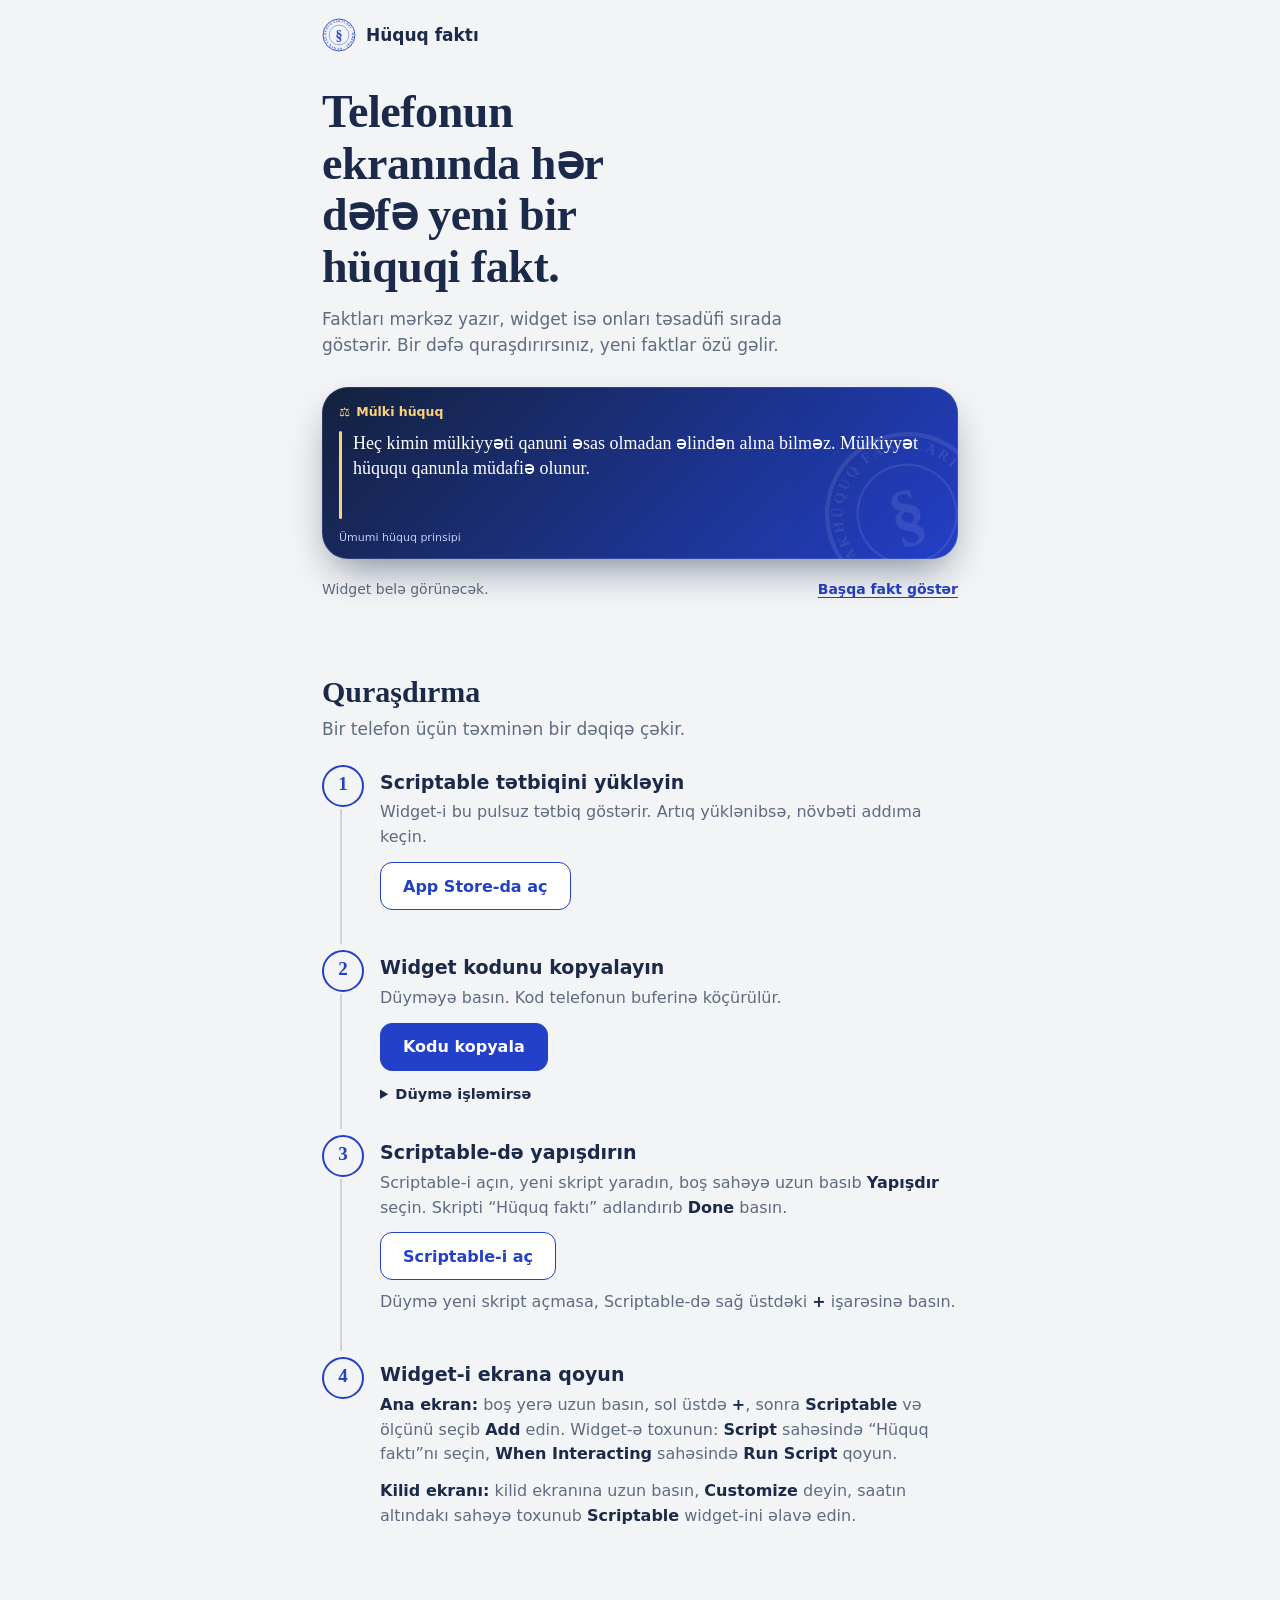
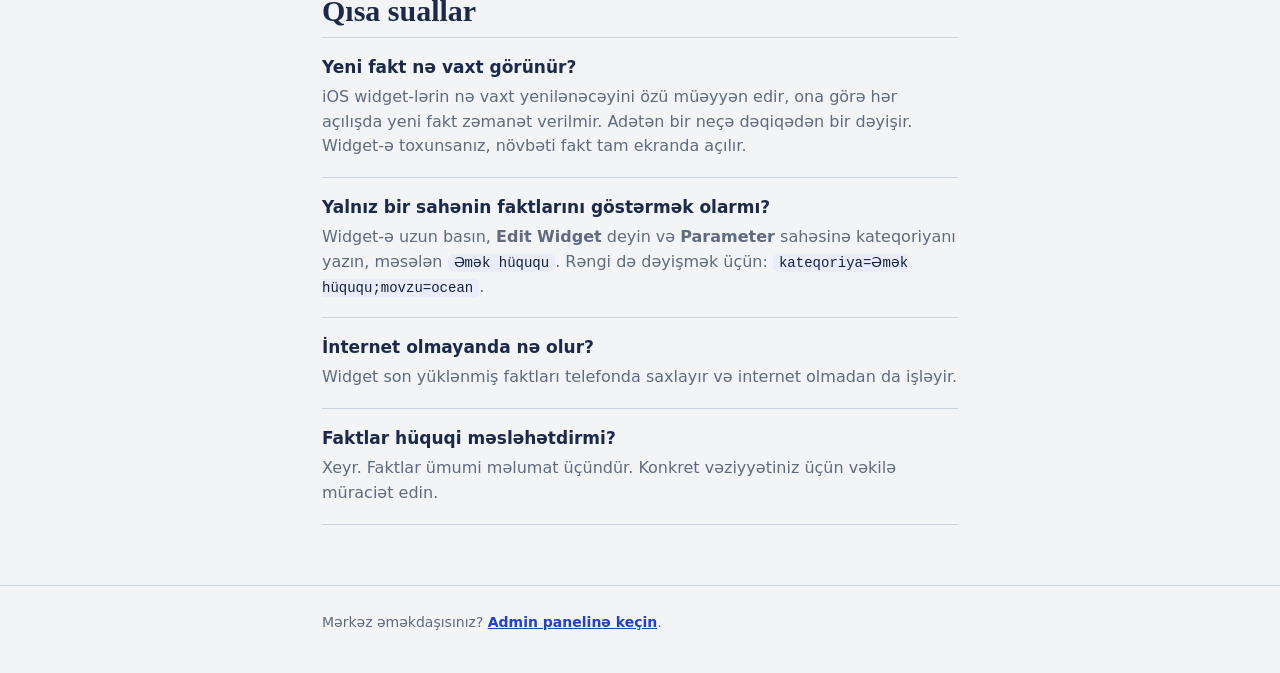
==== docs/index.html @ f39e3c4f "Hüquq faktı widget-i: admin paneli, quraşdırma səhifəsi, widget və nümunə data Admin paneli (docs/ad" ====
<!DOCTYPE html>
<html lang="az">
<head>
<meta charset="utf-8">
<meta name="viewport" content="width=device-width, initial-scale=1, viewport-fit=cover">
<meta name="theme-color" content="#F2F4F6">
<title>Hüquq faktı widget-i — iPhone üçün quraşdırma</title>
<meta name="description" content="Telefonun ekranında təsadüfi hüquqi faktlar göstərən iPhone widget-i. Bir dəfə quraşdırın, faktlar avtomatik yenilənsin.">
<style>
  :root {
    --paper: #F2F4F6;
    --sheet: #FFFFFF;
    --ink: #1B2A4A;
    --muted: #5E6B80;
    --rule: #CBD3DC;
    --stamp: #2340C8;
    --stamp-deep: #14213D;
    --stamp-wash: #E8ECFB;
    --ok: #1F7A4D;
    --serif: "Iowan Old Style", "Palatino Linotype", Palatino, Charter, Georgia, "Times New Roman", serif;
    --sans: system-ui, -apple-system, "Segoe UI", Roboto, "Helvetica Neue", Arial, sans-serif;
  }
  * { box-sizing: border-box; }
  html { -webkit-text-size-adjust: 100%; scroll-behavior: smooth; }
  body { margin: 0; background: var(--paper); color: var(--ink); font: 17px/1.55 var(--sans); padding-bottom: env(safe-area-inset-bottom); }
  [hidden] { display: none !important; }
  :focus-visible { outline: 3px solid color-mix(in srgb, var(--stamp) 55%, white); outline-offset: 3px; }
  .sprite { position: absolute; width: 0; height: 0; overflow: hidden; }
  .wrap { max-width: 680px; margin: 0 auto; padding: 0 22px; }

  header.bar { padding: 18px 0 0; }
  header.bar .wrap { display: flex; align-items: center; gap: 10px; font-weight: 600; }
  header.bar svg { width: 34px; height: 34px; color: var(--stamp); }

  /* ───── giriş ───── */
  .hero { padding: 34px 0 10px; }
  h1 { font: 600 clamp(30px, 7.4vw, 46px)/1.12 var(--serif); letter-spacing: -.01em; margin: 0 0 14px; max-width: 16ch; }
  .lead { margin: 0 0 28px; color: var(--muted); max-width: 46ch; }

  /* canlı demo widget */
  .demo-wrap { position: relative; margin: 0 0 6px; }
  .widget { position: relative; overflow: hidden; border-radius: 26px; padding: 15px 17px 13px; min-height: 172px; display: flex; flex-direction: column; background: linear-gradient(135deg, #14213D, #2340C8); color: #fff; box-shadow: 0 18px 40px -12px rgba(20,33,61,.55), inset 0 0 0 1px rgba(255,255,255,.1); transition: transform .25s; }
  .widget .stamp { position: absolute; right: -34px; bottom: -40px; width: 170px; height: 170px; color: #fff; opacity: .09; transform: rotate(-16deg); pointer-events: none; }
  .widget .cat { font-size: 12.5px; font-weight: 600; color: #FFD27A; display: flex; gap: 6px; align-items: center; }
  .widget .body { display: flex; gap: 11px; margin: 10px 0 10px; flex: 1; }
  .widget .bar { width: 3px; border-radius: 2px; background: #FFD27A; flex: none; }
  .widget .txt { margin: 0; font-family: var(--serif); line-height: 1.38; }
  .widget .src { font-size: 11px; font-weight: 500; color: #C3CCF2; margin: 0; }
  .widget.swap .txt, .widget.swap .cat span, .widget.swap .src { opacity: 0; }
  .widget .txt, .widget .cat span, .widget .src { transition: opacity .18s; }
  .demo-actions { display: flex; align-items: center; justify-content: space-between; gap: 12px; margin-top: 14px; font-size: 14px; color: var(--muted); }
  .link-btn { border: 0; background: none; color: var(--stamp); font: inherit; font-weight: 600; cursor: pointer; padding: 6px 0; text-decoration: underline; text-underline-offset: 3px; }

  /* ───── addımlar ───── */
  h2 { font: 600 clamp(24px, 5.6vw, 30px)/1.2 var(--serif); margin: 52px 0 6px; }
  .sub { color: var(--muted); margin: 0 0 22px; }
  ol.steps { list-style: none; counter-reset: s; margin: 0; padding: 0; display: grid; gap: 0; }
  ol.steps > li { counter-increment: s; position: relative; padding: 0 0 30px 58px; }
  ol.steps > li::before { content: counter(s); position: absolute; left: 0; top: 0; width: 38px; height: 38px; border-radius: 50%; border: 2px solid var(--stamp); color: var(--stamp); font: 700 19px/34px var(--serif); text-align: center; background: var(--paper); }
  ol.steps > li::after { content: ""; position: absolute; left: 18px; top: 44px; bottom: 6px; width: 2px; background: var(--rule); }
  ol.steps > li:last-child { padding-bottom: 0; }
  ol.steps > li:last-child::after { display: none; }
  ol.steps h3 { font: 600 19px/1.3 var(--sans); margin: 5px 0 6px; }
  ol.steps p { margin: 0 0 12px; color: var(--muted); font-size: 16px; }
  ol.steps p b { color: var(--ink); }
  .btn { display: inline-flex; align-items: center; justify-content: center; gap: 8px; min-height: 48px; padding: 0 22px; border-radius: 12px; border: 1.5px solid var(--stamp); background: var(--sheet); color: var(--stamp); font: 600 16px var(--sans); cursor: pointer; text-decoration: none; transition: background .15s; }
  .btn:hover { background: var(--stamp-wash); }
  .btn.primary { background: var(--stamp); color: #fff; }
  .btn.primary:hover { background: #1A33A8; }
  .btn.done { background: var(--ok); border-color: var(--ok); color: #fff; }
  .btn-row { display: flex; gap: 10px; flex-wrap: wrap; margin-bottom: 10px; }
  .note { font-size: 14.5px; color: var(--muted); }
  details { margin-top: 10px; font-size: 14.5px; color: var(--muted); }
  details summary { cursor: pointer; font-weight: 600; color: var(--ink); }
  details textarea { width: 100%; margin-top: 10px; height: 140px; border: 1px solid var(--rule); border-radius: 10px; padding: 10px; font: 12px/1.45 ui-monospace, Menlo, Consolas, monospace; background: var(--sheet); color: var(--ink); }
  code { font: 14px/1.4 ui-monospace, SFMono-Regular, Menlo, Consolas, monospace; background: var(--stamp-wash); padding: 1px 6px; border-radius: 5px; color: var(--stamp-deep); }

  .faq { display: grid; gap: 0; border-top: 1px solid var(--rule); margin-top: 8px; }
  .faq > div { padding: 18px 0; border-bottom: 1px solid var(--rule); }
  .faq h3 { font: 600 17px/1.35 var(--sans); margin: 0 0 6px; }
  .faq p { margin: 0; color: var(--muted); font-size: 16px; }

  footer { margin-top: 60px; padding: 26px 0 40px; border-top: 1px solid var(--rule); color: var(--muted); font-size: 14px; }
  footer a { color: var(--stamp); font-weight: 600; }

  @media (prefers-reduced-motion: reduce) { * { transition: none !important; scroll-behavior: auto !important; } }
</style>
</head>
<body>

<svg class="sprite" aria-hidden="true" focusable="false">
  <defs>
    <symbol id="seal" viewBox="0 0 200 200">
      <circle cx="100" cy="100" r="94" fill="none" stroke="currentColor" stroke-width="5"/>
      <circle cx="100" cy="100" r="58" fill="none" stroke="currentColor" stroke-width="2.5"/>
      <path id="sealPath" d="M100,100 m-76,0 a76,76 0 1,1 152,0 a76,76 0 1,1 -152,0" fill="none"/>
      <text font-family="Georgia, serif" font-size="17" font-weight="700" letter-spacing="3.2" fill="currentColor"><textPath href="#sealPath">HÜQUQ FAKTLARI · MƏRKƏZ · HÜQUQ FAKTLARI · MƏRKƏZ ·</textPath></text>
      <text x="100" y="128" text-anchor="middle" font-family="Georgia, serif" font-size="82" font-weight="700" fill="currentColor">§</text>
    </symbol>
  </defs>
</svg>

<header class="bar"><div class="wrap"><svg aria-hidden="true"><use href="#seal"/></svg><span>Hüquq faktı</span></div></header>

<main class="wrap">
  <section class="hero">
    <h1>Telefonun ekranında hər dəfə yeni bir hüquqi fakt.</h1>
    <p class="lead">Faktları mərkəz yazır, widget isə onları təsadüfi sırada göstərir. Bir dəfə quraşdırırsınız, yeni faktlar özü gəlir.</p>

    <div class="demo-wrap">
      <div class="widget" id="demo" aria-live="polite">
        <svg class="stamp" aria-hidden="true"><use href="#seal"/></svg>
        <div class="cat"><span aria-hidden="true">⚖️</span><span id="dCat">Ümumi hüquq</span></div>
        <div class="body"><div class="bar"></div><p class="txt" id="dTxt">Fakt yüklənir…</p></div>
        <p class="src" id="dSrc"></p>
      </div>
      <div class="demo-actions">
        <span>Widget belə görünəcək.</span>
        <button class="link-btn" id="dNext" type="button">Başqa fakt göstər</button>
      </div>
    </div>
  </section>

  <h2 id="install">Quraşdırma</h2>
  <p class="sub">Bir telefon üçün təxminən bir dəqiqə çəkir.</p>

  <ol class="steps">
    <li>
      <h3>Scriptable tətbiqini yükləyin</h3>
      <p>Widget-i bu pulsuz tətbiq göstərir. Artıq yüklənibsə, növbəti addıma keçin.</p>
      <div class="btn-row"><a class="btn" href="https://apps.apple.com/app/scriptable/id1405459188" rel="noopener">App Store-da aç</a></div>
    </li>
    <li>
      <h3>Widget kodunu kopyalayın</h3>
      <p>Düyməyə basın. Kod telefonun buferinə köçürülür.</p>
      <div class="btn-row"><button class="btn primary" id="copyBtn" type="button" disabled>Kodu kopyala</button></div>
      <p class="note" id="copyNote" role="status"></p>
      <details>
        <summary>Düymə işləmirsə</summary>
        <textarea id="codeBox" readonly aria-label="Widget kodu"></textarea>
        <p class="note">Mətnin içinə toxunun, hamısını seçin və kopyalayın. Ya da <a id="dlLink" href="#" download="Hüquq faktı.js">skripti fayl kimi endirin</a> və Paylaş menyusundan Scriptable-ə göndərin.</p>
      </details>
    </li>
    <li>
      <h3>Scriptable-də yapışdırın</h3>
      <p>Scriptable-i açın, yeni skript yaradın, boş sahəyə uzun basıb <b>Yapışdır</b> seçin. Skripti “Hüquq faktı” adlandırıb <b>Done</b> basın.</p>
      <div class="btn-row"><a class="btn" href="scriptable:///add">Scriptable-i aç</a></div>
      <p class="note">Düymə yeni skript açmasa, Scriptable-də sağ üstdəki <b>+</b> işarəsinə basın.</p>
    </li>
    <li>
      <h3>Widget-i ekrana qoyun</h3>
      <p><b>Ana ekran:</b> boş yerə uzun basın, sol üstdə <b>+</b>, sonra <b>Scriptable</b> və ölçünü seçib <b>Add</b> edin. Widget-ə toxunun: <b>Script</b> sahəsində “Hüquq faktı”nı seçin, <b>When Interacting</b> sahəsində <b>Run Script</b> qoyun.</p>
      <p><b>Kilid ekranı:</b> kilid ekranına uzun basın, <b>Customize</b> deyin, saatın altındakı sahəyə toxunub <b>Scriptable</b> widget-ini əlavə edin.</p>
    </li>
  </ol>

  <h2>Qısa suallar</h2>
  <div class="faq">
    <div>
      <h3>Yeni fakt nə vaxt görünür?</h3>
      <p>iOS widget-lərin nə vaxt yenilənəcəyini özü müəyyən edir, ona görə hər açılışda yeni fakt zəmanət verilmir. Adətən bir neçə dəqiqədən bir dəyişir. Widget-ə toxunsanız, növbəti fakt tam ekranda açılır.</p>
    </div>
    <div>
      <h3>Yalnız bir sahənin faktlarını göstərmək olarmı?</h3>
      <p>Widget-ə uzun basın, <b>Edit Widget</b> deyin və <b>Parameter</b> sahəsinə kateqoriyanı yazın, məsələn <code>Əmək hüququ</code>. Rəngi də dəyişmək üçün: <code>kateqoriya=Əmək hüququ;movzu=ocean</code>.</p>
    </div>
    <div>
      <h3>İnternet olmayanda nə olur?</h3>
      <p>Widget son yüklənmiş faktları telefonda saxlayır və internet olmadan da işləyir.</p>
    </div>
    <div>
      <h3>Faktlar hüquqi məsləhətdirmi?</h3>
      <p>Xeyr. Faktlar ümumi məlumat üçündür. Konkret vəziyyətiniz üçün vəkilə müraciət edin.</p>
    </div>
  </div>
</main>

<footer>
  <div class="wrap">Mərkəz əməkdaşısınız? <a href="admin.html">Admin panelinə keçin</a>.</div>
</footer>

<script>
(() => {
  'use strict';
  const $ = (s) => document.querySelector(s);
  const BASE = new URL('./', location.href).href;
  const FALLBACK = [{ text: 'Qanunu bilməmək məsuliyyətdən azad etmir.', category: 'Ümumi hüquq', source: 'Ümumi hüquq prinsipi' }];

  // ───── canlı demo ─────
  let facts = FALLBACK, bag = [], last = null;
  const size = (n) => (n <= 90 ? 20 : n <= 150 ? 18 : n <= 230 ? 16 : 14.5);
  function next(animate) {
    if (!bag.length) {
      bag = facts.map((_, i) => i).sort(() => Math.random() - 0.5);
      if (bag.length > 1 && bag[0] === last) bag.push(bag.shift());
    }
    last = bag.shift();
    const f = facts[last];
    const w = $('#demo');
    const apply = () => {
      $('#dCat').textContent = f.category || 'Hüquqi fakt';
      const t = $('#dTxt');
      t.textContent = f.text;
      t.style.fontSize = size(f.text.length) + 'px';
      $('#dSrc').textContent = f.source || '';
      w.classList.remove('swap');
    };
    if (animate && !matchMedia('(prefers-reduced-motion: reduce)').matches) { w.classList.add('swap'); setTimeout(apply, 180); }
    else apply();
  }
  fetch('facts.json?t=' + Date.now()).then((r) => r.json()).then((d) => {
    const list = (d.facts || []).filter((f) => f.active !== false && f.text);
    if (list.length) facts = list;
  }).catch(() => {}).finally(() => next(false));
  $('#dNext').addEventListener('click', () => next(true));

  // ───── kod hazırlığı ─────
  let code = '';
  const btn = $('#copyBtn'), note = $('#copyNote'), box = $('#codeBox'), dl = $('#dlLink');
  fetch('widget.js?t=' + Date.now()).then((r) => { if (!r.ok) throw new Error(r.status); return r.text(); }).then((txt) => {
    code = txt.replace('"__BASE__"', JSON.stringify(BASE));
    box.value = code;
    dl.href = URL.createObjectURL(new Blob([code], { type: 'text/javascript' }));
    btn.disabled = false;
  }).catch(() => { note.textContent = 'Kod yüklənmədi. Səhifəni yeniləyin.'; });

  btn.addEventListener('click', async () => {
    let ok = false;
    try { await navigator.clipboard.writeText(code); ok = true; }
    catch (e) {
      try { box.removeAttribute('readonly'); box.select(); box.setSelectionRange(0, code.length); ok = document.execCommand('copy'); box.setAttribute('readonly', ''); } catch (e2) {}
    }
    if (ok) {
      btn.textContent = 'Kopyalandı'; btn.classList.add('done');
      note.textContent = 'İndi növbəti addıma keçin və Scriptable-də yapışdırın.';
      setTimeout(() => { btn.textContent = 'Kodu yenidən kopyala'; btn.classList.remove('done'); }, 4000);
    } else {
      note.textContent = 'Avtomatik kopyalama alınmadı. “Düymə işləmirsə” bölməsindəki mətni əl ilə kopyalayın.';
      document.querySelector('details').open = true;
    }
  });
})();
</script>
</body>
</html>
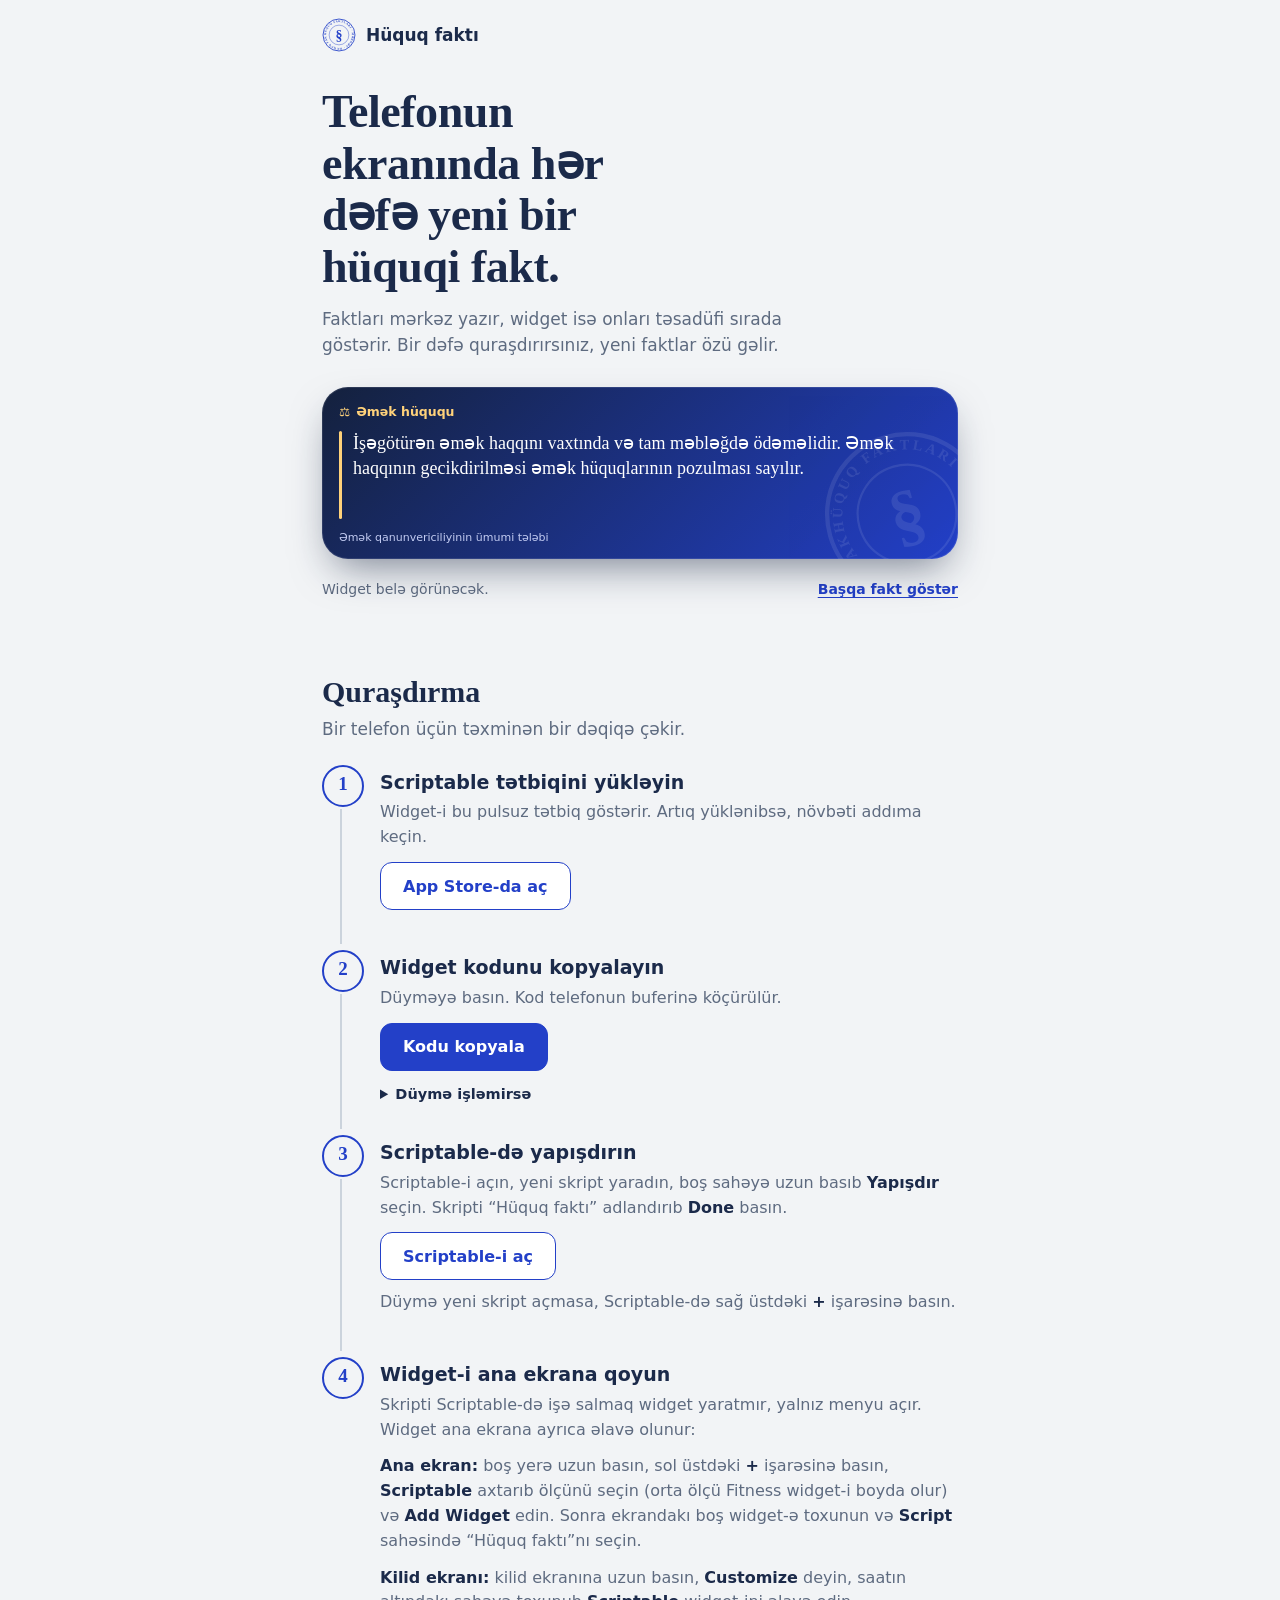
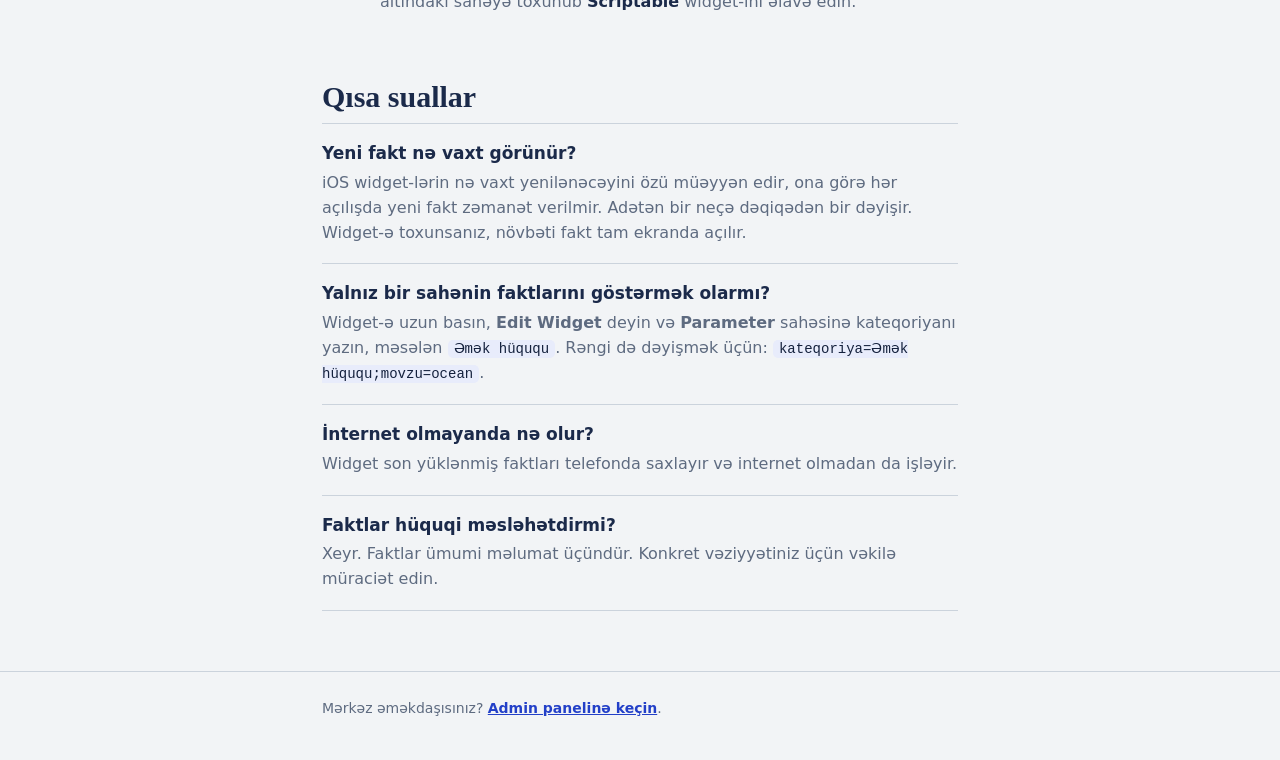
==== commit 49779dec: "Widget: tətbiq daxilində menyu, ön baxış və ana ekrana qoyma izahı Skript Scriptable-də işə salınand" ====
--- a/docs/index.html
+++ b/docs/index.html
@@ -148,8 +148,9 @@
       <p class="note">Düymə yeni skript açmasa, Scriptable-də sağ üstdəki <b>+</b> işarəsinə basın.</p>
     </li>
     <li>
-      <h3>Widget-i ekrana qoyun</h3>
-      <p><b>Ana ekran:</b> boş yerə uzun basın, sol üstdə <b>+</b>, sonra <b>Scriptable</b> və ölçünü seçib <b>Add</b> edin. Widget-ə toxunun: <b>Script</b> sahəsində “Hüquq faktı”nı seçin, <b>When Interacting</b> sahəsində <b>Run Script</b> qoyun.</p>
+      <h3>Widget-i ana ekrana qoyun</h3>
+      <p>Skripti Scriptable-də işə salmaq widget yaratmır, yalnız menyu açır. Widget ana ekrana ayrıca əlavə olunur:</p>
+      <p><b>Ana ekran:</b> boş yerə uzun basın, sol üstdəki <b>+</b> işarəsinə basın, <b>Scriptable</b> axtarıb ölçünü seçin (orta ölçü Fitness widget-i boyda olur) və <b>Add Widget</b> edin. Sonra ekrandakı boş widget-ə toxunun və <b>Script</b> sahəsində “Hüquq faktı”nı seçin.</p>
       <p><b>Kilid ekranı:</b> kilid ekranına uzun basın, <b>Customize</b> deyin, saatın altındakı sahəyə toxunub <b>Scriptable</b> widget-ini əlavə edin.</p>
     </li>
   </ol>
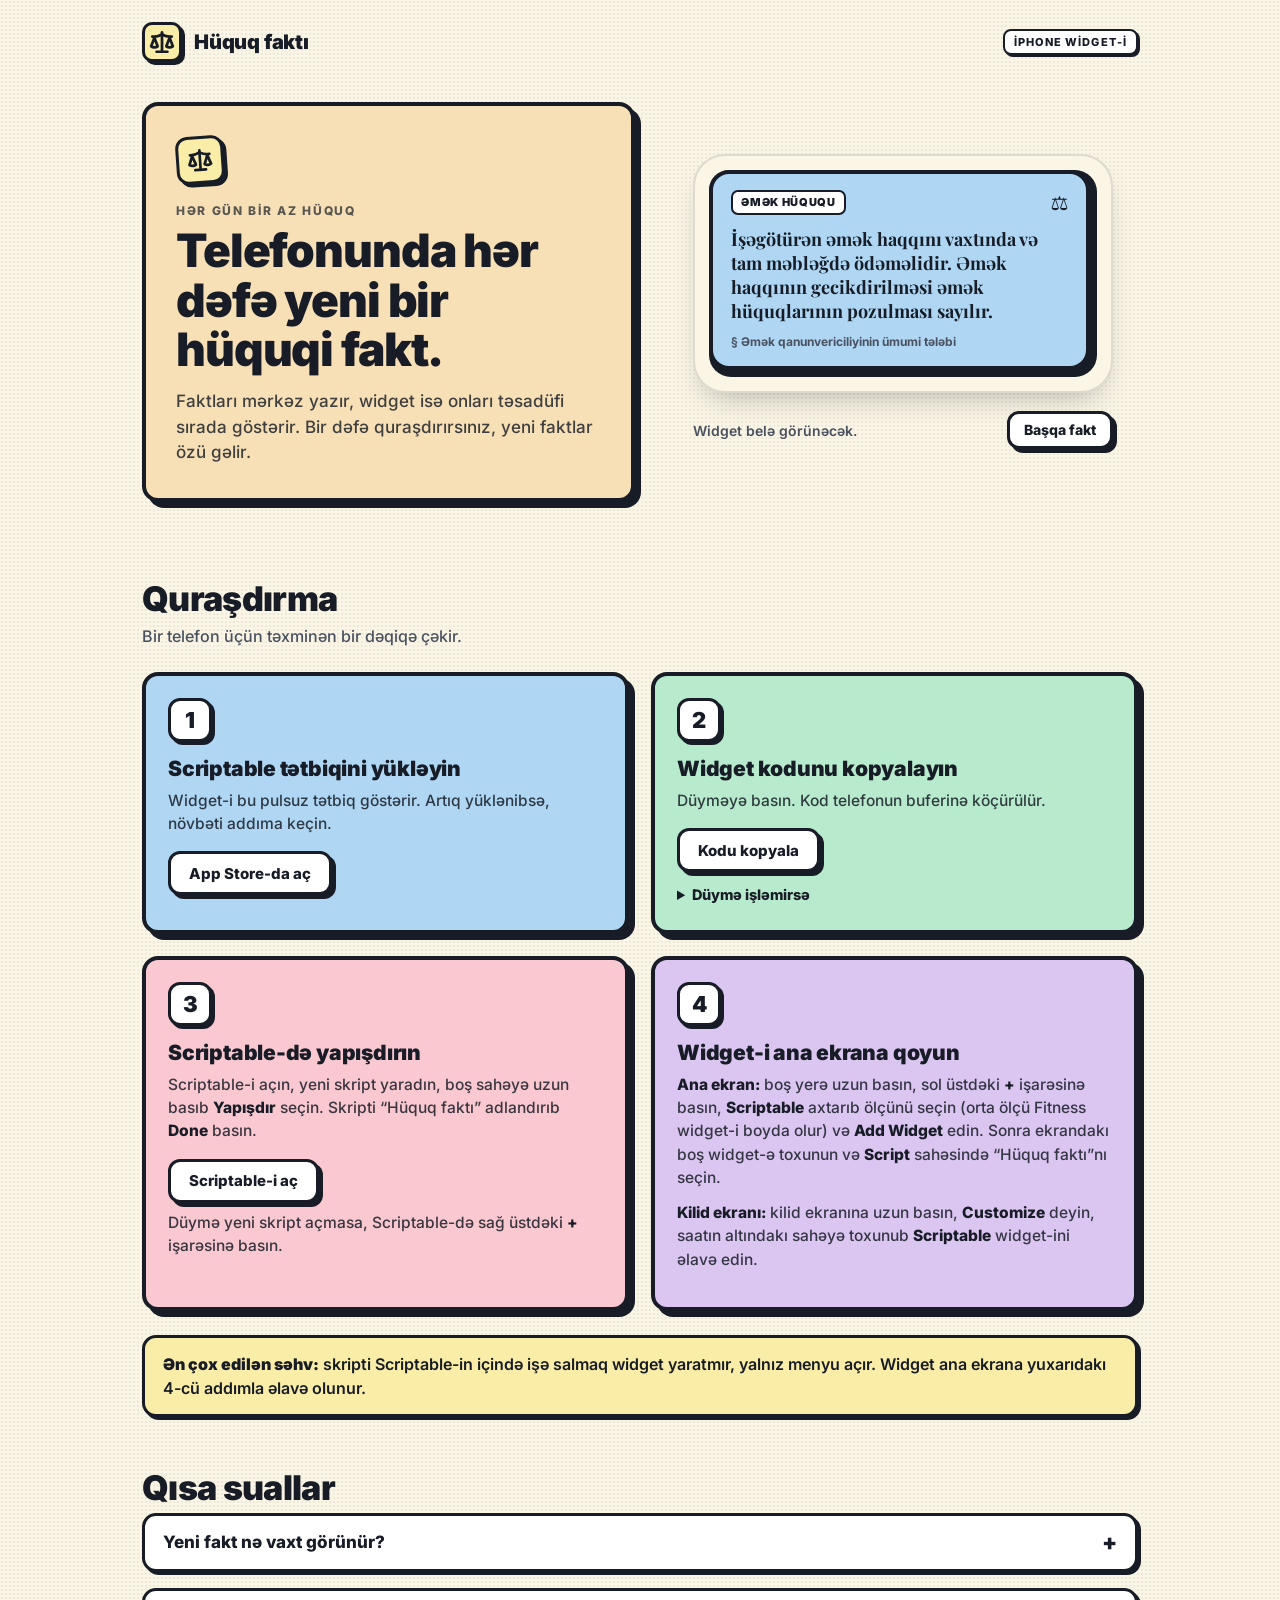
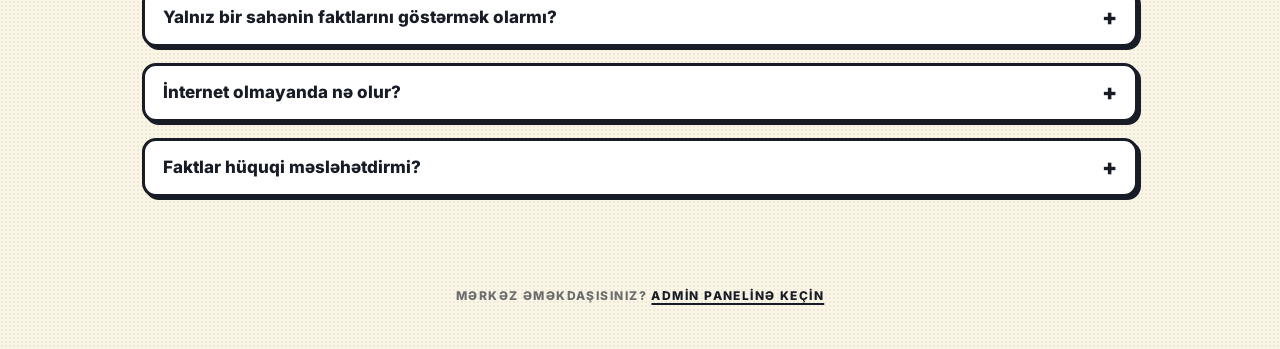
==== commit b2446d69: "Kalkhan üslubu: neubrutalist dizayn, yerli şriftlər, raw.githubusercontent.com data mənbəyi - widget" ====
--- a/docs/index.html
+++ b/docs/index.html
@@ -3,120 +3,124 @@
 <head>
 <meta charset="utf-8">
 <meta name="viewport" content="width=device-width, initial-scale=1, viewport-fit=cover">
-<meta name="theme-color" content="#F2F4F6">
+<meta name="theme-color" content="#FAF5E5">
 <title>Hüquq faktı widget-i — iPhone üçün quraşdırma</title>
 <meta name="description" content="Telefonun ekranında təsadüfi hüquqi faktlar göstərən iPhone widget-i. Bir dəfə quraşdırın, faktlar avtomatik yenilənsin.">
+<link rel="preload" href="fonts/inter-latin-wght-normal.woff2" as="font" type="font/woff2" crossorigin>
+<link rel="stylesheet" href="theme.css">
 <style>
-  :root {
-    --paper: #F2F4F6;
-    --sheet: #FFFFFF;
-    --ink: #1B2A4A;
-    --muted: #5E6B80;
-    --rule: #CBD3DC;
-    --stamp: #2340C8;
-    --stamp-deep: #14213D;
-    --stamp-wash: #E8ECFB;
-    --ok: #1F7A4D;
-    --serif: "Iowan Old Style", "Palatino Linotype", Palatino, Charter, Georgia, "Times New Roman", serif;
-    --sans: system-ui, -apple-system, "Segoe UI", Roboto, "Helvetica Neue", Arial, sans-serif;
+  .sprite { position: absolute; width: 0; height: 0; overflow: hidden; }
+  .wrap { max-width: 1040px; margin: 0 auto; padding: 0 22px; }
+
+  /* ───── yuxarı zolaq ───── */
+  .bar { padding: 22px 0 6px; }
+  .bar .wrap { display: flex; align-items: center; justify-content: space-between; gap: 14px; }
+  .brand { display: flex; align-items: center; gap: 12px; font-weight: 900; font-size: 20px; letter-spacing: -.01em; }
+  .badge { border: 2px solid var(--ink); border-radius: 8px; background: var(--paper); padding: 3px 9px; font-size: 11px; font-weight: 800; letter-spacing: .1em; text-transform: uppercase; box-shadow: 2px 2px 0 0 var(--ink); }
+
+  /* ───── giriş ───── */
+  .hero { display: grid; grid-template-columns: minmax(0, 1.05fr) minmax(0, 1fr); gap: 34px; align-items: center; padding: 34px 0 26px; }
+  .hero-copy { background: var(--sand); padding: 30px 30px 32px; }
+  .hero-copy .nb-tile { margin-bottom: 18px; transform: rotate(-4deg); }
+  h1 { margin: 6px 0 14px; font: 900 clamp(31px, 5vw, 46px)/1.08 var(--sans); letter-spacing: -.025em; }
+  .lead { margin: 0; font-size: 17px; font-weight: 500; color: rgba(23, 28, 38, .82); max-width: 40ch; }
+
+  /* canlı demo: widget kimi görünən kart */
+  .demo { justify-self: center; width: 100%; max-width: 420px; }
+  .widget { background: var(--cream); border: 2px solid rgba(23, 28, 38, .12); border-radius: 32px; padding: 14px; box-shadow: 0 14px 30px -14px rgba(23, 28, 38, .35); }
+  .wshadow { background: var(--ink); border-radius: 22px; padding: 0 7px 7px 0; }
+  .wcard { background: var(--pc, var(--sand)); border: 4px solid var(--ink); border-radius: 20px; padding: 16px 18px 15px; min-height: 178px; display: flex; flex-direction: column; transition: background-color .25s; }
+  .whead { display: flex; align-items: center; justify-content: space-between; gap: 10px; }
+  .chip { display: inline-block; background: var(--paper); border: 2px solid var(--ink); border-radius: 7px; padding: 2px 8px; font: 900 11px/1.5 var(--sans); letter-spacing: .06em; text-transform: uppercase; max-width: 100%; overflow: hidden; text-overflow: ellipsis; white-space: nowrap; }
+  .wi { font-size: 20px; line-height: 1; }
+  .wtxt { margin: 12px 0 10px; font: 700 19px/1.34 var(--serif); flex: 1; transition: opacity .18s; }
+  .wsrc { margin: 0; font-size: 12px; font-weight: 700; color: var(--muted); transition: opacity .18s; }
+  .demo.swap .wtxt, .demo.swap .wsrc, .demo.swap .chip { opacity: 0; }
+  .demo-actions { display: flex; align-items: center; justify-content: space-between; gap: 12px; margin-top: 18px; font-size: 14px; font-weight: 600; color: var(--muted); }
+
+  /* ───── bölmələr ───── */
+  h2 { margin: 52px 0 6px; font: 900 clamp(26px, 4.4vw, 34px)/1.12 var(--sans); letter-spacing: -.02em; }
+  .sub { margin: 0 0 24px; font-weight: 500; color: var(--muted); }
+
+  .steps { list-style: none; margin: 0; padding: 0; display: grid; grid-template-columns: repeat(2, minmax(0, 1fr)); gap: 22px; counter-reset: s; }
+  .step { counter-increment: s; padding: 22px 22px 24px; }
+  .step:nth-child(1) { background: var(--sky); }
+  .step:nth-child(2) { background: var(--mint); }
+  .step:nth-child(3) { background: var(--rose); }
+  .step:nth-child(4) { background: var(--lilac); }
+  .step .num { display: grid; place-items: center; width: 44px; height: 44px; margin-bottom: 14px; border: 3px solid var(--ink); border-radius: 12px; background: var(--paper); box-shadow: var(--shadow-sm); font: 900 22px/1 var(--sans); }
+  .step .num::before { content: counter(s); }
+  .step h3 { margin: 0 0 8px; font: 900 21px/1.2 var(--sans); letter-spacing: -.01em; }
+  .step p { margin: 0 0 12px; font-size: 15.5px; font-weight: 500; color: rgba(23, 28, 38, .85); }
+  .step p b { font-weight: 800; color: var(--ink); }
+  .btn-row { display: flex; gap: 12px; flex-wrap: wrap; margin: 16px 0 8px; }
+  .note { font-size: 14px; font-weight: 600; color: rgba(23, 28, 38, .72); }
+  .callout { margin: 24px 0 0; background: var(--lemon); border: 3px solid var(--ink); border-radius: 14px; padding: 14px 18px; font-weight: 600; box-shadow: var(--shadow-sm); }
+  .callout b { font-weight: 900; }
+
+  details.more { margin-top: 12px; font-size: 14.5px; font-weight: 600; }
+  details.more summary { cursor: pointer; font-weight: 800; }
+  details.more textarea { width: 100%; margin-top: 10px; height: 120px; border: 3px solid var(--ink); border-radius: 10px; padding: 10px; font: 12px/1.45 ui-monospace, Menlo, Consolas, monospace; background: var(--paper); color: var(--ink); }
+  details.more a { color: var(--ink); font-weight: 800; }
+  code { font: 700 13.5px/1.4 ui-monospace, SFMono-Regular, Menlo, Consolas, monospace; background: var(--paper); border: 2px solid var(--ink); padding: 0 5px; border-radius: 6px; }
+
+  .faq { display: grid; gap: 16px; }
+  .faq details { padding: 0; background: var(--paper); border: 3px solid var(--ink); border-radius: 14px; box-shadow: var(--shadow-sm); }
+  .faq summary { cursor: pointer; padding: 15px 18px; font: 800 17px/1.35 var(--sans); list-style: none; display: flex; justify-content: space-between; gap: 14px; }
+  .faq summary::-webkit-details-marker { display: none; }
+  .faq summary::after { content: "+"; font-weight: 900; font-size: 22px; line-height: 1; }
+  .faq details[open] summary::after { content: "−"; }
+  .faq details p { margin: 0; padding: 0 18px 16px; font-weight: 500; color: rgba(23, 28, 38, .82); }
+
+  footer { margin-top: 64px; padding: 26px 0 44px; text-align: center; font-size: 12px; font-weight: 800; letter-spacing: .12em; text-transform: uppercase; color: rgba(23, 28, 38, .62); }
+  footer a { color: var(--ink); text-decoration-thickness: 2px; text-underline-offset: 3px; }
+
+  @media (max-width: 820px) {
+    .hero { grid-template-columns: 1fr; gap: 28px; padding-top: 20px; }
+    .steps { grid-template-columns: 1fr; }
+    .hero-copy { padding: 24px 22px 26px; }
   }
-  * { box-sizing: border-box; }
-  html { -webkit-text-size-adjust: 100%; scroll-behavior: smooth; }
-  body { margin: 0; background: var(--paper); color: var(--ink); font: 17px/1.55 var(--sans); padding-bottom: env(safe-area-inset-bottom); }
-  [hidden] { display: none !important; }
-  :focus-visible { outline: 3px solid color-mix(in srgb, var(--stamp) 55%, white); outline-offset: 3px; }
-  .sprite { position: absolute; width: 0; height: 0; overflow: hidden; }
-  .wrap { max-width: 680px; margin: 0 auto; padding: 0 22px; }
-
-  header.bar { padding: 18px 0 0; }
-  header.bar .wrap { display: flex; align-items: center; gap: 10px; font-weight: 600; }
-  header.bar svg { width: 34px; height: 34px; color: var(--stamp); }
-
-  /* ───── giriş ───── */
-  .hero { padding: 34px 0 10px; }
-  h1 { font: 600 clamp(30px, 7.4vw, 46px)/1.12 var(--serif); letter-spacing: -.01em; margin: 0 0 14px; max-width: 16ch; }
-  .lead { margin: 0 0 28px; color: var(--muted); max-width: 46ch; }
-
-  /* canlı demo widget */
-  .demo-wrap { position: relative; margin: 0 0 6px; }
-  .widget { position: relative; overflow: hidden; border-radius: 26px; padding: 15px 17px 13px; min-height: 172px; display: flex; flex-direction: column; background: linear-gradient(135deg, #14213D, #2340C8); color: #fff; box-shadow: 0 18px 40px -12px rgba(20,33,61,.55), inset 0 0 0 1px rgba(255,255,255,.1); transition: transform .25s; }
-  .widget .stamp { position: absolute; right: -34px; bottom: -40px; width: 170px; height: 170px; color: #fff; opacity: .09; transform: rotate(-16deg); pointer-events: none; }
-  .widget .cat { font-size: 12.5px; font-weight: 600; color: #FFD27A; display: flex; gap: 6px; align-items: center; }
-  .widget .body { display: flex; gap: 11px; margin: 10px 0 10px; flex: 1; }
-  .widget .bar { width: 3px; border-radius: 2px; background: #FFD27A; flex: none; }
-  .widget .txt { margin: 0; font-family: var(--serif); line-height: 1.38; }
-  .widget .src { font-size: 11px; font-weight: 500; color: #C3CCF2; margin: 0; }
-  .widget.swap .txt, .widget.swap .cat span, .widget.swap .src { opacity: 0; }
-  .widget .txt, .widget .cat span, .widget .src { transition: opacity .18s; }
-  .demo-actions { display: flex; align-items: center; justify-content: space-between; gap: 12px; margin-top: 14px; font-size: 14px; color: var(--muted); }
-  .link-btn { border: 0; background: none; color: var(--stamp); font: inherit; font-weight: 600; cursor: pointer; padding: 6px 0; text-decoration: underline; text-underline-offset: 3px; }
-
-  /* ───── addımlar ───── */
-  h2 { font: 600 clamp(24px, 5.6vw, 30px)/1.2 var(--serif); margin: 52px 0 6px; }
-  .sub { color: var(--muted); margin: 0 0 22px; }
-  ol.steps { list-style: none; counter-reset: s; margin: 0; padding: 0; display: grid; gap: 0; }
-  ol.steps > li { counter-increment: s; position: relative; padding: 0 0 30px 58px; }
-  ol.steps > li::before { content: counter(s); position: absolute; left: 0; top: 0; width: 38px; height: 38px; border-radius: 50%; border: 2px solid var(--stamp); color: var(--stamp); font: 700 19px/34px var(--serif); text-align: center; background: var(--paper); }
-  ol.steps > li::after { content: ""; position: absolute; left: 18px; top: 44px; bottom: 6px; width: 2px; background: var(--rule); }
-  ol.steps > li:last-child { padding-bottom: 0; }
-  ol.steps > li:last-child::after { display: none; }
-  ol.steps h3 { font: 600 19px/1.3 var(--sans); margin: 5px 0 6px; }
-  ol.steps p { margin: 0 0 12px; color: var(--muted); font-size: 16px; }
-  ol.steps p b { color: var(--ink); }
-  .btn { display: inline-flex; align-items: center; justify-content: center; gap: 8px; min-height: 48px; padding: 0 22px; border-radius: 12px; border: 1.5px solid var(--stamp); background: var(--sheet); color: var(--stamp); font: 600 16px var(--sans); cursor: pointer; text-decoration: none; transition: background .15s; }
-  .btn:hover { background: var(--stamp-wash); }
-  .btn.primary { background: var(--stamp); color: #fff; }
-  .btn.primary:hover { background: #1A33A8; }
-  .btn.done { background: var(--ok); border-color: var(--ok); color: #fff; }
-  .btn-row { display: flex; gap: 10px; flex-wrap: wrap; margin-bottom: 10px; }
-  .note { font-size: 14.5px; color: var(--muted); }
-  details { margin-top: 10px; font-size: 14.5px; color: var(--muted); }
-  details summary { cursor: pointer; font-weight: 600; color: var(--ink); }
-  details textarea { width: 100%; margin-top: 10px; height: 140px; border: 1px solid var(--rule); border-radius: 10px; padding: 10px; font: 12px/1.45 ui-monospace, Menlo, Consolas, monospace; background: var(--sheet); color: var(--ink); }
-  code { font: 14px/1.4 ui-monospace, SFMono-Regular, Menlo, Consolas, monospace; background: var(--stamp-wash); padding: 1px 6px; border-radius: 5px; color: var(--stamp-deep); }
-
-  .faq { display: grid; gap: 0; border-top: 1px solid var(--rule); margin-top: 8px; }
-  .faq > div { padding: 18px 0; border-bottom: 1px solid var(--rule); }
-  .faq h3 { font: 600 17px/1.35 var(--sans); margin: 0 0 6px; }
-  .faq p { margin: 0; color: var(--muted); font-size: 16px; }
-
-  footer { margin-top: 60px; padding: 26px 0 40px; border-top: 1px solid var(--rule); color: var(--muted); font-size: 14px; }
-  footer a { color: var(--stamp); font-weight: 600; }
-
-  @media (prefers-reduced-motion: reduce) { * { transition: none !important; scroll-behavior: auto !important; } }
 </style>
 </head>
 <body>
 
 <svg class="sprite" aria-hidden="true" focusable="false">
   <defs>
-    <symbol id="seal" viewBox="0 0 200 200">
-      <circle cx="100" cy="100" r="94" fill="none" stroke="currentColor" stroke-width="5"/>
-      <circle cx="100" cy="100" r="58" fill="none" stroke="currentColor" stroke-width="2.5"/>
-      <path id="sealPath" d="M100,100 m-76,0 a76,76 0 1,1 152,0 a76,76 0 1,1 -152,0" fill="none"/>
-      <text font-family="Georgia, serif" font-size="17" font-weight="700" letter-spacing="3.2" fill="currentColor"><textPath href="#sealPath">HÜQUQ FAKTLARI · MƏRKƏZ · HÜQUQ FAKTLARI · MƏRKƏZ ·</textPath></text>
-      <text x="100" y="128" text-anchor="middle" font-family="Georgia, serif" font-size="82" font-weight="700" fill="currentColor">§</text>
+    <symbol id="i-scale" viewBox="0 0 24 24">
+      <path d="m16 16 3-8 3 8c-.87.65-1.92 1-3 1s-2.13-.35-3-1Z"/><path d="m2 16 3-8 3 8c-.87.65-1.92 1-3 1s-2.13-.35-3-1Z"/><path d="M7 21h10"/><path d="M12 3v18"/><path d="M3 7h2c2 0 5-1 7-2 2 1 5 2 7 2h2"/>
     </symbol>
   </defs>
 </svg>
 
-<header class="bar"><div class="wrap"><svg aria-hidden="true"><use href="#seal"/></svg><span>Hüquq faktı</span></div></header>
+<header class="bar">
+  <div class="wrap">
+    <div class="brand"><span class="nb-tile" style="width:40px;height:40px;border-radius:10px"><svg aria-hidden="true"><use href="#i-scale"/></svg></span>Hüquq faktı</div>
+    <span class="badge">iPhone widget-i</span>
+  </div>
+</header>
 
 <main class="wrap">
   <section class="hero">
-    <h1>Telefonun ekranında hər dəfə yeni bir hüquqi fakt.</h1>
-    <p class="lead">Faktları mərkəz yazır, widget isə onları təsadüfi sırada göstərir. Bir dəfə quraşdırırsınız, yeni faktlar özü gəlir.</p>
-
-    <div class="demo-wrap">
-      <div class="widget" id="demo" aria-live="polite">
-        <svg class="stamp" aria-hidden="true"><use href="#seal"/></svg>
-        <div class="cat"><span aria-hidden="true">⚖️</span><span id="dCat">Ümumi hüquq</span></div>
-        <div class="body"><div class="bar"></div><p class="txt" id="dTxt">Fakt yüklənir…</p></div>
-        <p class="src" id="dSrc"></p>
+    <div class="hero-copy nb-card">
+      <span class="nb-tile"><svg aria-hidden="true"><use href="#i-scale"/></svg></span>
+      <p class="eyebrow">Hər gün bir az hüquq</p>
+      <h1>Telefonunda hər dəfə yeni bir hüquqi fakt.</h1>
+      <p class="lead">Faktları mərkəz yazır, widget isə onları təsadüfi sırada göstərir. Bir dəfə quraşdırırsınız, yeni faktlar özü gəlir.</p>
+    </div>
+
+    <div class="demo" id="demoBox">
+      <div class="widget" aria-live="polite">
+        <div class="wshadow">
+          <div class="wcard p0" id="demo">
+            <div class="whead"><span class="chip" id="dCat">Ümumi hüquq</span><span class="wi" aria-hidden="true">⚖️</span></div>
+            <p class="wtxt" id="dTxt">Fakt yüklənir…</p>
+            <p class="wsrc" id="dSrc"></p>
+          </div>
+        </div>
       </div>
       <div class="demo-actions">
         <span>Widget belə görünəcək.</span>
-        <button class="link-btn" id="dNext" type="button">Başqa fakt göstər</button>
+        <button class="nb-btn" id="dNext" type="button" style="min-height:38px;padding:0 14px;font-size:14px">Başqa fakt</button>
       </div>
     </div>
   </section>
@@ -125,71 +129,84 @@
   <p class="sub">Bir telefon üçün təxminən bir dəqiqə çəkir.</p>
 
   <ol class="steps">
-    <li>
+    <li class="step nb-card">
+      <span class="num" aria-hidden="true"></span>
       <h3>Scriptable tətbiqini yükləyin</h3>
       <p>Widget-i bu pulsuz tətbiq göstərir. Artıq yüklənibsə, növbəti addıma keçin.</p>
-      <div class="btn-row"><a class="btn" href="https://apps.apple.com/app/scriptable/id1405459188" rel="noopener">App Store-da aç</a></div>
-    </li>
-    <li>
+      <div class="btn-row"><a class="nb-btn" href="https://apps.apple.com/app/scriptable/id1405459188" rel="noopener">App Store-da aç</a></div>
+    </li>
+    <li class="step nb-card">
+      <span class="num" aria-hidden="true"></span>
       <h3>Widget kodunu kopyalayın</h3>
       <p>Düyməyə basın. Kod telefonun buferinə köçürülür.</p>
-      <div class="btn-row"><button class="btn primary" id="copyBtn" type="button" disabled>Kodu kopyala</button></div>
+      <div class="btn-row"><button class="nb-btn" id="copyBtn" type="button" disabled>Kodu kopyala</button></div>
       <p class="note" id="copyNote" role="status"></p>
-      <details>
+      <details class="more" id="fallback">
         <summary>Düymə işləmirsə</summary>
         <textarea id="codeBox" readonly aria-label="Widget kodu"></textarea>
-        <p class="note">Mətnin içinə toxunun, hamısını seçin və kopyalayın. Ya da <a id="dlLink" href="#" download="Hüquq faktı.js">skripti fayl kimi endirin</a> və Paylaş menyusundan Scriptable-ə göndərin.</p>
+        <p class="note">Mətni seçib kopyalayın. Ya da <a id="dlLink" href="#" download="Huquq fakti.js">skripti fayl kimi endirin</a> və Paylaş menyusundan Scriptable-ə göndərin.</p>
       </details>
     </li>
-    <li>
+    <li class="step nb-card">
+      <span class="num" aria-hidden="true"></span>
       <h3>Scriptable-də yapışdırın</h3>
       <p>Scriptable-i açın, yeni skript yaradın, boş sahəyə uzun basıb <b>Yapışdır</b> seçin. Skripti “Hüquq faktı” adlandırıb <b>Done</b> basın.</p>
-      <div class="btn-row"><a class="btn" href="scriptable:///add">Scriptable-i aç</a></div>
+      <div class="btn-row"><a class="nb-btn" href="scriptable:///add">Scriptable-i aç</a></div>
       <p class="note">Düymə yeni skript açmasa, Scriptable-də sağ üstdəki <b>+</b> işarəsinə basın.</p>
     </li>
-    <li>
+    <li class="step nb-card">
+      <span class="num" aria-hidden="true"></span>
       <h3>Widget-i ana ekrana qoyun</h3>
-      <p>Skripti Scriptable-də işə salmaq widget yaratmır, yalnız menyu açır. Widget ana ekrana ayrıca əlavə olunur:</p>
       <p><b>Ana ekran:</b> boş yerə uzun basın, sol üstdəki <b>+</b> işarəsinə basın, <b>Scriptable</b> axtarıb ölçünü seçin (orta ölçü Fitness widget-i boyda olur) və <b>Add Widget</b> edin. Sonra ekrandakı boş widget-ə toxunun və <b>Script</b> sahəsində “Hüquq faktı”nı seçin.</p>
       <p><b>Kilid ekranı:</b> kilid ekranına uzun basın, <b>Customize</b> deyin, saatın altındakı sahəyə toxunub <b>Scriptable</b> widget-ini əlavə edin.</p>
     </li>
   </ol>
 
+  <p class="callout"><b>Ən çox edilən səhv:</b> skripti Scriptable-in içində işə salmaq widget yaratmır, yalnız menyu açır. Widget ana ekrana yuxarıdakı 4-cü addımla əlavə olunur.</p>
+
   <h2>Qısa suallar</h2>
   <div class="faq">
-    <div>
-      <h3>Yeni fakt nə vaxt görünür?</h3>
+    <details>
+      <summary>Yeni fakt nə vaxt görünür?</summary>
       <p>iOS widget-lərin nə vaxt yenilənəcəyini özü müəyyən edir, ona görə hər açılışda yeni fakt zəmanət verilmir. Adətən bir neçə dəqiqədən bir dəyişir. Widget-ə toxunsanız, növbəti fakt tam ekranda açılır.</p>
-    </div>
-    <div>
-      <h3>Yalnız bir sahənin faktlarını göstərmək olarmı?</h3>
-      <p>Widget-ə uzun basın, <b>Edit Widget</b> deyin və <b>Parameter</b> sahəsinə kateqoriyanı yazın, məsələn <code>Əmək hüququ</code>. Rəngi də dəyişmək üçün: <code>kateqoriya=Əmək hüququ;movzu=ocean</code>.</p>
-    </div>
-    <div>
-      <h3>İnternet olmayanda nə olur?</h3>
+    </details>
+    <details>
+      <summary>Yalnız bir sahənin faktlarını göstərmək olarmı?</summary>
+      <p>Widget-ə uzun basın, <b>Edit Widget</b> deyin və <b>Parameter</b> sahəsinə kateqoriyanı yazın, məsələn <code>Əmək hüququ</code>. Rəngi də seçmək üçün: <code>kateqoriya=Əmək hüququ;movzu=court</code>.</p>
+    </details>
+    <details>
+      <summary>İnternet olmayanda nə olur?</summary>
       <p>Widget son yüklənmiş faktları telefonda saxlayır və internet olmadan da işləyir.</p>
-    </div>
-    <div>
-      <h3>Faktlar hüquqi məsləhətdirmi?</h3>
+    </details>
+    <details>
+      <summary>Faktlar hüquqi məsləhətdirmi?</summary>
       <p>Xeyr. Faktlar ümumi məlumat üçündür. Konkret vəziyyətiniz üçün vəkilə müraciət edin.</p>
-    </div>
+    </details>
   </div>
 </main>
 
 <footer>
-  <div class="wrap">Mərkəz əməkdaşısınız? <a href="admin.html">Admin panelinə keçin</a>.</div>
+  <div class="wrap">Mərkəz əməkdaşısınız? <a href="admin.html">Admin panelinə keçin</a></div>
 </footer>
 
 <script>
 (() => {
   'use strict';
   const $ = (s) => document.querySelector(s);
-  const BASE = new URL('./', location.href).href;
+  const pageBase = new URL('./', location.href).href;
   const FALLBACK = [{ text: 'Qanunu bilməmək məsuliyyətdən azad etmir.', category: 'Ümumi hüquq', source: 'Ümumi hüquq prinsipi' }];
+
+  // kateqoriyadan pastel rəng: widget.js ilə eyni qayda
+  const pastel = (category) => {
+    const t = String(category || '').trim();
+    let h = 0;
+    for (let i = 0; i < t.length; i++) h = (h * 31 + t.charCodeAt(i)) >>> 0;
+    return 'p' + (h % 6);
+  };
 
   // ───── canlı demo ─────
   let facts = FALLBACK, bag = [], last = null;
-  const size = (n) => (n <= 90 ? 20 : n <= 150 ? 18 : n <= 230 ? 16 : 14.5);
+  const size = (n) => (n <= 70 ? 23 : n <= 110 ? 20 : n <= 160 ? 18 : n <= 230 ? 16 : 14.5);
   function next(animate) {
     if (!bag.length) {
       bag = facts.map((_, i) => i).sort(() => Math.random() - 0.5);
@@ -197,16 +214,17 @@
     }
     last = bag.shift();
     const f = facts[last];
-    const w = $('#demo');
+    const box = $('#demoBox');
     const apply = () => {
+      $('#demo').className = 'wcard ' + pastel(f.category);
       $('#dCat').textContent = f.category || 'Hüquqi fakt';
       const t = $('#dTxt');
       t.textContent = f.text;
       t.style.fontSize = size(f.text.length) + 'px';
-      $('#dSrc').textContent = f.source || '';
-      w.classList.remove('swap');
+      $('#dSrc').textContent = f.source ? '§ ' + f.source : '';
+      box.classList.remove('swap');
     };
-    if (animate && !matchMedia('(prefers-reduced-motion: reduce)').matches) { w.classList.add('swap'); setTimeout(apply, 180); }
+    if (animate && !matchMedia('(prefers-reduced-motion: reduce)').matches) { box.classList.add('swap'); setTimeout(apply, 180); }
     else apply();
   }
   fetch('facts.json?t=' + Date.now()).then((r) => r.json()).then((d) => {
@@ -215,11 +233,19 @@
   }).catch(() => {}).finally(() => next(false));
   $('#dNext').addEventListener('click', () => next(true));
 
-  // ───── kod hazırlığı ─────
+  // ───── kod hazırlığı: data ünvanları avtomatik doldurulur ─────
+  // GitHub Pages-dəsə əvvəl raw.githubusercontent.com (Pages olmadan da işləyir), sonra Pages.
+  const bases = [pageBase];
+  const gh = location.hostname.match(/^(.+)\.github\.io$/);
+  if (gh) {
+    const repo = location.pathname.split('/').filter(Boolean)[0];
+    if (repo && !/\.html?$/.test(repo)) bases.unshift(`https://raw.githubusercontent.com/${gh[1]}/${repo}/main/docs/`);
+  }
+
   let code = '';
   const btn = $('#copyBtn'), note = $('#copyNote'), box = $('#codeBox'), dl = $('#dlLink');
   fetch('widget.js?t=' + Date.now()).then((r) => { if (!r.ok) throw new Error(r.status); return r.text(); }).then((txt) => {
-    code = txt.replace('"__BASE__"', JSON.stringify(BASE));
+    code = txt.replace('"__BASE__"', bases.map((b) => JSON.stringify(b)).join(', '));
     box.value = code;
     dl.href = URL.createObjectURL(new Blob([code], { type: 'text/javascript' }));
     btn.disabled = false;
@@ -232,12 +258,12 @@
       try { box.removeAttribute('readonly'); box.select(); box.setSelectionRange(0, code.length); ok = document.execCommand('copy'); box.setAttribute('readonly', ''); } catch (e2) {}
     }
     if (ok) {
-      btn.textContent = 'Kopyalandı'; btn.classList.add('done');
+      btn.textContent = 'Kopyalandı'; btn.classList.add('done', 'mint');
       note.textContent = 'İndi növbəti addıma keçin və Scriptable-də yapışdırın.';
-      setTimeout(() => { btn.textContent = 'Kodu yenidən kopyala'; btn.classList.remove('done'); }, 4000);
+      setTimeout(() => { btn.textContent = 'Kodu yenidən kopyala'; btn.classList.remove('mint'); }, 4000);
     } else {
       note.textContent = 'Avtomatik kopyalama alınmadı. “Düymə işləmirsə” bölməsindəki mətni əl ilə kopyalayın.';
-      document.querySelector('details').open = true;
+      $('#fallback').open = true;
     }
   });
 })();
--- a/docs/theme.css
+++ b/docs/theme.css
@@ -0,0 +1,96 @@
+/* ═══════════════════════════════════════════════════════════
+   Hüquq faktı — Kalkhan üslubu (neubrutalizm)
+   Krem fon, qalın tuş çərçivə, sərt kölgə, pastel kartlar.
+   Şriftlər: Inter (interfeys), Playfair Display (hüquqi mətn).
+   ═══════════════════════════════════════════════════════════ */
+
+@font-face {
+  font-family: "Inter"; font-style: normal; font-weight: 100 900; font-display: swap;
+  src: url("fonts/inter-latin-ext-wght-normal.woff2") format("woff2");
+  unicode-range: U+0100-02BA, U+02BD-02C5, U+02C7-02CC, U+02CE-02D7, U+02DD-02FF, U+0304, U+0308, U+0329, U+1D00-1DBF, U+1E00-1E9F, U+1EF2-1EFF, U+2020, U+20A0-20AB, U+20AD-20C0, U+2113, U+2C60-2C7F, U+A720-A7FF;
+}
+@font-face {
+  font-family: "Inter"; font-style: normal; font-weight: 100 900; font-display: swap;
+  src: url("fonts/inter-latin-wght-normal.woff2") format("woff2");
+  unicode-range: U+0000-00FF, U+0131, U+0152-0153, U+02BB-02BC, U+02C6, U+02DA, U+02DC, U+0304, U+0308, U+0329, U+2000-206F, U+20AC, U+2122, U+2191, U+2193, U+2212, U+2215, U+FEFF, U+FFFD;
+}
+@font-face {
+  font-family: "Playfair Display"; font-style: normal; font-weight: 400 900; font-display: swap;
+  src: url("fonts/playfair-display-latin-ext-wght-normal.woff2") format("woff2");
+  unicode-range: U+0100-02BA, U+02BD-02C5, U+02C7-02CC, U+02CE-02D7, U+02DD-02FF, U+0304, U+0308, U+0329, U+1D00-1DBF, U+1E00-1E9F, U+1EF2-1EFF, U+2020, U+20A0-20AB, U+20AD-20C0, U+2113, U+2C60-2C7F, U+A720-A7FF;
+}
+@font-face {
+  font-family: "Playfair Display"; font-style: normal; font-weight: 400 900; font-display: swap;
+  src: url("fonts/playfair-display-latin-wght-normal.woff2") format("woff2");
+  unicode-range: U+0000-00FF, U+0131, U+0152-0153, U+02BB-02BC, U+02C6, U+02DA, U+02DC, U+0304, U+0308, U+0329, U+2000-206F, U+20AC, U+2122, U+2191, U+2193, U+2212, U+2215, U+FEFF, U+FFFD;
+}
+
+:root {
+  --cream: #FAF5E5;
+  --ink: #171C26;
+  --paper: #FFFFFF;
+  --muted: #4A5160;
+  --sand: #F7DFB6;
+  --mint: #B8EACD;
+  --sky: #AFD7F4;
+  --rose: #F9C8D0;
+  --lilac: #DBC6F1;
+  --lemon: #FAEDA8;
+  --success: #39AC69;
+  --danger: #E23636;
+  --gold: #C9A84C;
+  --mahogany: #2C1A0E;
+
+  --radius: 16px;
+  --shadow-sm: 3px 3px 0 0 var(--ink);
+  --shadow: 6px 6px 0 0 var(--ink);
+  --shadow-lg: 8px 8px 0 0 var(--ink);
+
+  --sans: "Inter", system-ui, -apple-system, "Segoe UI", Roboto, "Helvetica Neue", Arial, sans-serif;
+  --serif: "Playfair Display", Georgia, "Times New Roman", serif;
+}
+
+* { box-sizing: border-box; }
+html { -webkit-text-size-adjust: 100%; }
+body {
+  margin: 0;
+  background-color: var(--cream);
+  background-image: radial-gradient(rgba(23, 28, 38, .06) 1px, transparent 1px);
+  background-size: 4px 4px;
+  color: var(--ink);
+  font: 16px/1.5 var(--sans);
+  font-feature-settings: "cv02", "cv03", "cv04", "cv11";
+}
+[hidden] { display: none !important; }
+:focus-visible { outline: 3px solid var(--ink); outline-offset: 3px; }
+::selection { background: var(--lemon); }
+
+/* pastel rəng sinifləri: kateqoriya adından hesablanır (widget ilə eyni qayda) */
+.p0 { --pc: var(--sand); }
+.p1 { --pc: var(--mint); }
+.p2 { --pc: var(--sky); }
+.p3 { --pc: var(--rose); }
+.p4 { --pc: var(--lilac); }
+.p5 { --pc: var(--lemon); }
+
+.nb-card { border: 4px solid var(--ink); border-radius: var(--radius); background: var(--paper); box-shadow: var(--shadow); }
+.nb-tile { display: grid; place-items: center; flex: none; border: 3px solid var(--ink); border-radius: 12px; background: var(--lemon); box-shadow: var(--shadow-sm); width: 48px; height: 48px; }
+.nb-tile svg { width: 26px; height: 26px; stroke: var(--ink); fill: none; stroke-width: 2.5; stroke-linecap: round; stroke-linejoin: round; }
+.eyebrow { margin: 0; font-size: 12px; font-weight: 800; letter-spacing: .14em; text-transform: uppercase; color: rgba(23, 28, 38, .7); }
+
+.nb-btn {
+  display: inline-flex; align-items: center; justify-content: center; gap: 8px; min-height: 44px; padding: 0 18px;
+  border: 3px solid var(--ink); border-radius: 12px; background: var(--paper); color: var(--ink);
+  font: 800 15px/1 var(--sans); cursor: pointer; text-decoration: none; box-shadow: 4px 4px 0 0 var(--ink);
+  transition: transform .12s ease, box-shadow .12s ease;
+}
+.nb-btn:hover { transform: translate(-2px, -2px); box-shadow: 6px 6px 0 0 var(--ink); }
+.nb-btn:active { transform: translate(2px, 2px); box-shadow: 1px 1px 0 0 var(--ink); }
+.nb-btn:disabled { opacity: .45; cursor: not-allowed; transform: none; box-shadow: 2px 2px 0 0 var(--ink); }
+.nb-btn.primary { background: var(--lemon); }
+.nb-btn.mint { background: var(--mint); }
+.nb-btn.rose { background: var(--rose); }
+.nb-btn.ink { background: var(--ink); color: var(--cream); }
+.nb-btn svg { width: 18px; height: 18px; stroke: currentColor; fill: none; stroke-width: 2.5; stroke-linecap: round; stroke-linejoin: round; }
+
+@media (prefers-reduced-motion: reduce) { * { transition: none !important; scroll-behavior: auto !important; } }
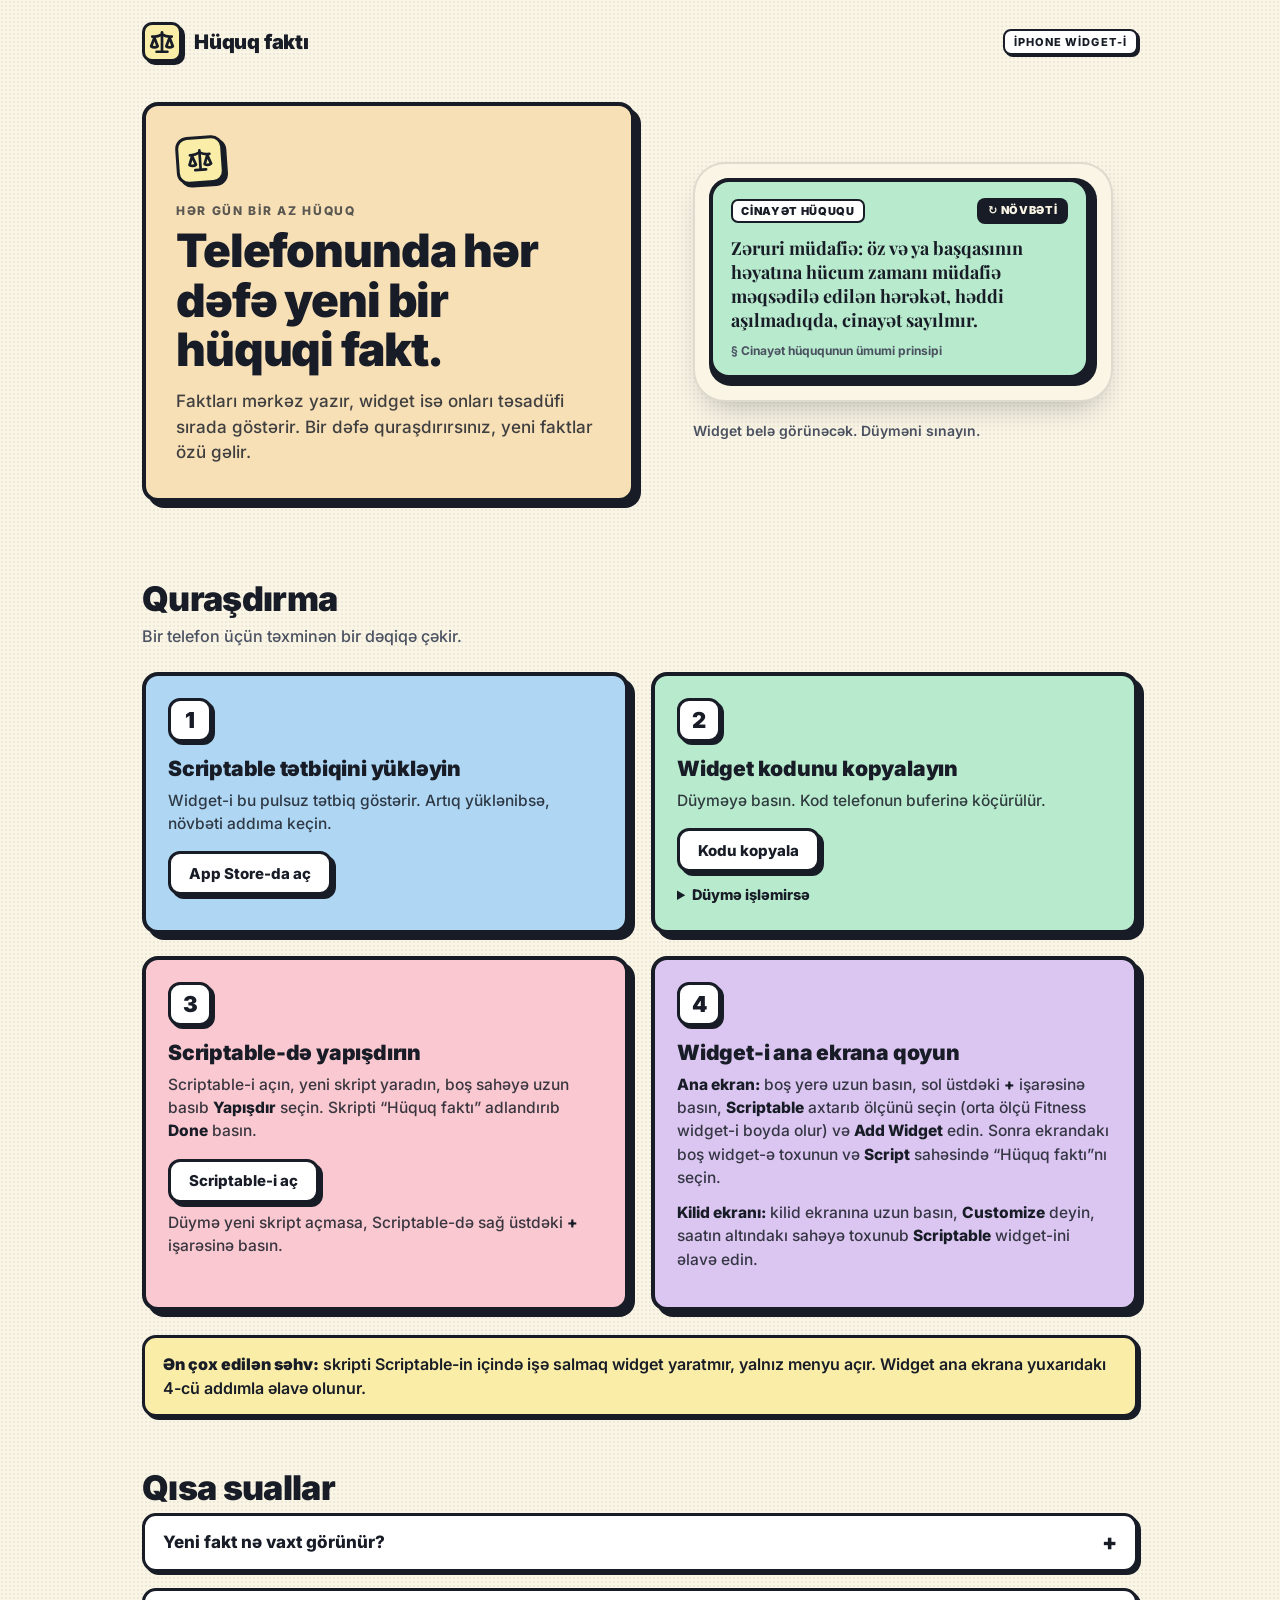
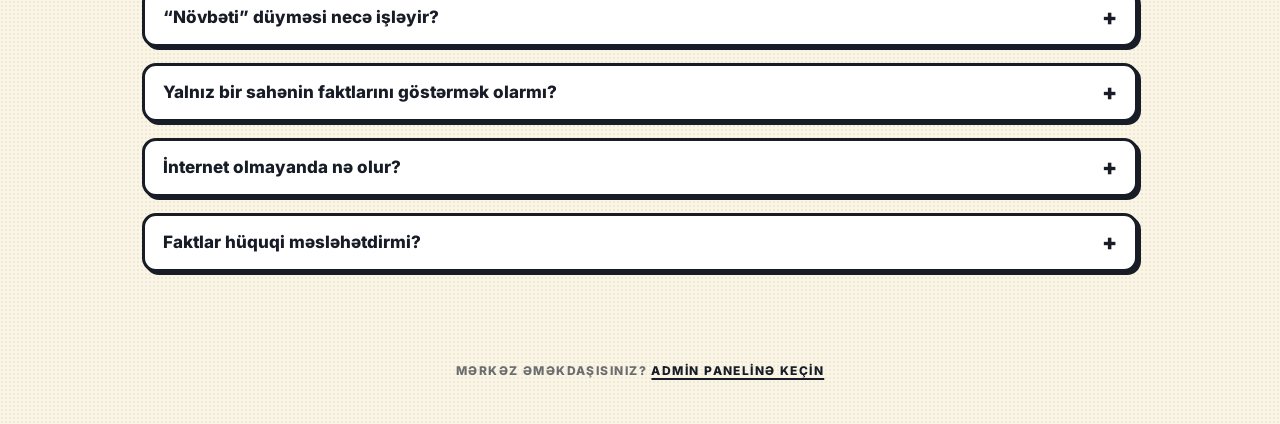
==== commit 03f57362: "Widget: '↻ Növbəti' düyməsi Orta və böyük widget-də düymə toxunanda yeni fakt göstərir, widget həmin" ====
--- a/docs/index.html
+++ b/docs/index.html
@@ -32,7 +32,9 @@
   .wcard { background: var(--pc, var(--sand)); border: 4px solid var(--ink); border-radius: 20px; padding: 16px 18px 15px; min-height: 178px; display: flex; flex-direction: column; transition: background-color .25s; }
   .whead { display: flex; align-items: center; justify-content: space-between; gap: 10px; }
   .chip { display: inline-block; background: var(--paper); border: 2px solid var(--ink); border-radius: 7px; padding: 2px 8px; font: 900 11px/1.5 var(--sans); letter-spacing: .06em; text-transform: uppercase; max-width: 100%; overflow: hidden; text-overflow: ellipsis; white-space: nowrap; }
-  .wi { font-size: 20px; line-height: 1; }
+  .wbtn { flex: none; border: 0; border-radius: 8px; background: var(--ink); color: var(--cream); padding: 5px 11px; font: 900 11px/1.4 var(--sans); letter-spacing: .06em; text-transform: uppercase; cursor: pointer; transition: transform .12s; }
+  .wbtn:hover { transform: translate(-1px, -1px); }
+  .wbtn:active { transform: scale(.94); }
   .wtxt { margin: 12px 0 10px; font: 700 19px/1.34 var(--serif); flex: 1; transition: opacity .18s; }
   .wsrc { margin: 0; font-size: 12px; font-weight: 700; color: var(--muted); transition: opacity .18s; }
   .demo.swap .wtxt, .demo.swap .wsrc, .demo.swap .chip { opacity: 0; }
@@ -112,15 +114,14 @@
       <div class="widget" aria-live="polite">
         <div class="wshadow">
           <div class="wcard p0" id="demo">
-            <div class="whead"><span class="chip" id="dCat">Ümumi hüquq</span><span class="wi" aria-hidden="true">⚖️</span></div>
+            <div class="whead"><span class="chip" id="dCat">Ümumi hüquq</span><button class="wbtn" id="dNext" type="button">↻ Növbəti</button></div>
             <p class="wtxt" id="dTxt">Fakt yüklənir…</p>
             <p class="wsrc" id="dSrc"></p>
           </div>
         </div>
       </div>
       <div class="demo-actions">
-        <span>Widget belə görünəcək.</span>
-        <button class="nb-btn" id="dNext" type="button" style="min-height:38px;padding:0 14px;font-size:14px">Başqa fakt</button>
+        <span>Widget belə görünəcək. Düyməni sınayın.</span>
       </div>
     </div>
   </section>
@@ -168,7 +169,11 @@
   <div class="faq">
     <details>
       <summary>Yeni fakt nə vaxt görünür?</summary>
-      <p>iOS widget-lərin nə vaxt yenilənəcəyini özü müəyyən edir, ona görə hər açılışda yeni fakt zəmanət verilmir. Adətən bir neçə dəqiqədən bir dəyişir. Widget-ə toxunsanız, növbəti fakt tam ekranda açılır.</p>
+      <p>iOS widget-lərin nə vaxt yenilənəcəyini özü müəyyən edir, ona görə hər açılışda yeni fakt zəmanət verilmir. Adətən bir neçə dəqiqədən bir dəyişir.</p>
+    </details>
+    <details>
+      <summary>“Növbəti” düyməsi necə işləyir?</summary>
+      <p>Düyməyə toxunanda Scriptable bir anlıq açılır və yeni faktı göstərir. Ana ekrana qayıdanda widget həmin faktı göstərir. iOS qaydalarına görə Scriptable widget-i düyməni tətbiqi açmadan işlədə bilmir. Kiçik widget-də bütün widget düymə kimi işləyir. Orta və böyük widget-də düymədən başqa yerə toxunsanız, görünən fakt tam ekranda açılır.</p>
     </details>
     <details>
       <summary>Yalnız bir sahənin faktlarını göstərmək olarmı?</summary>
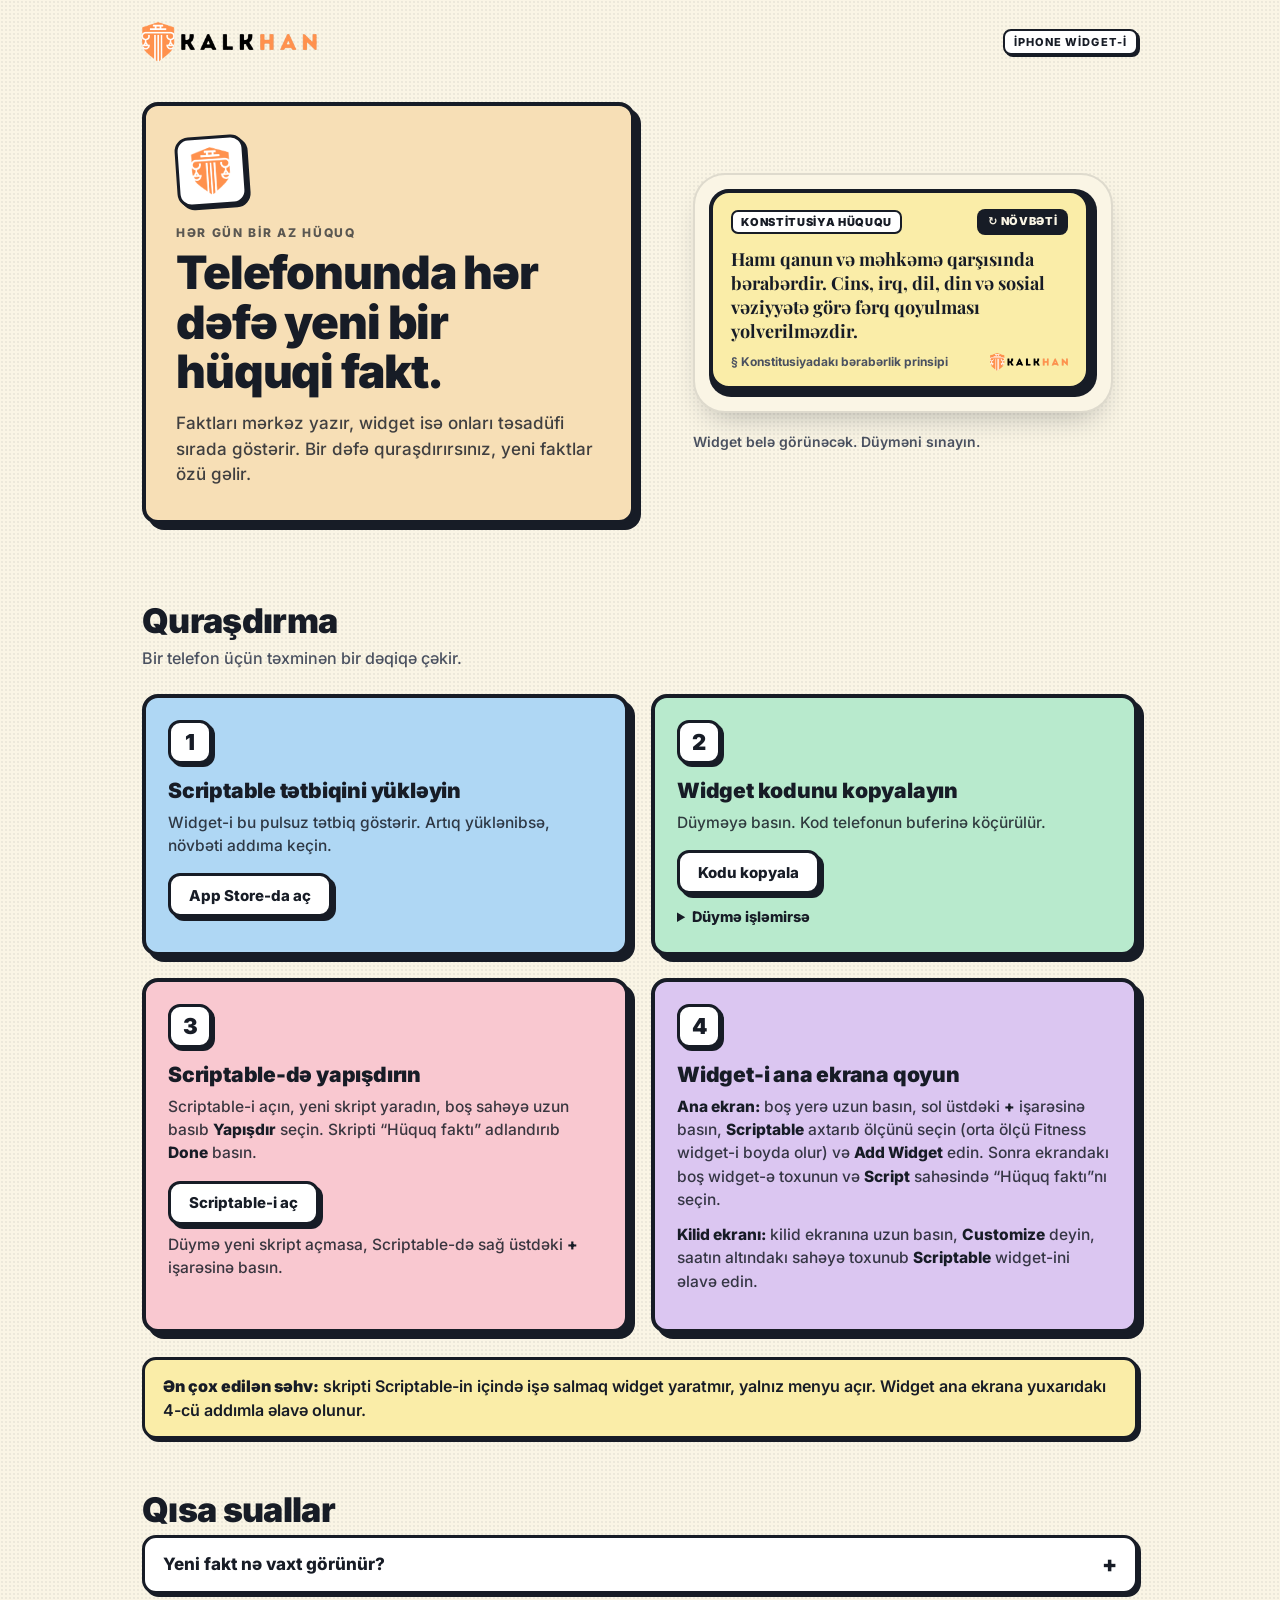
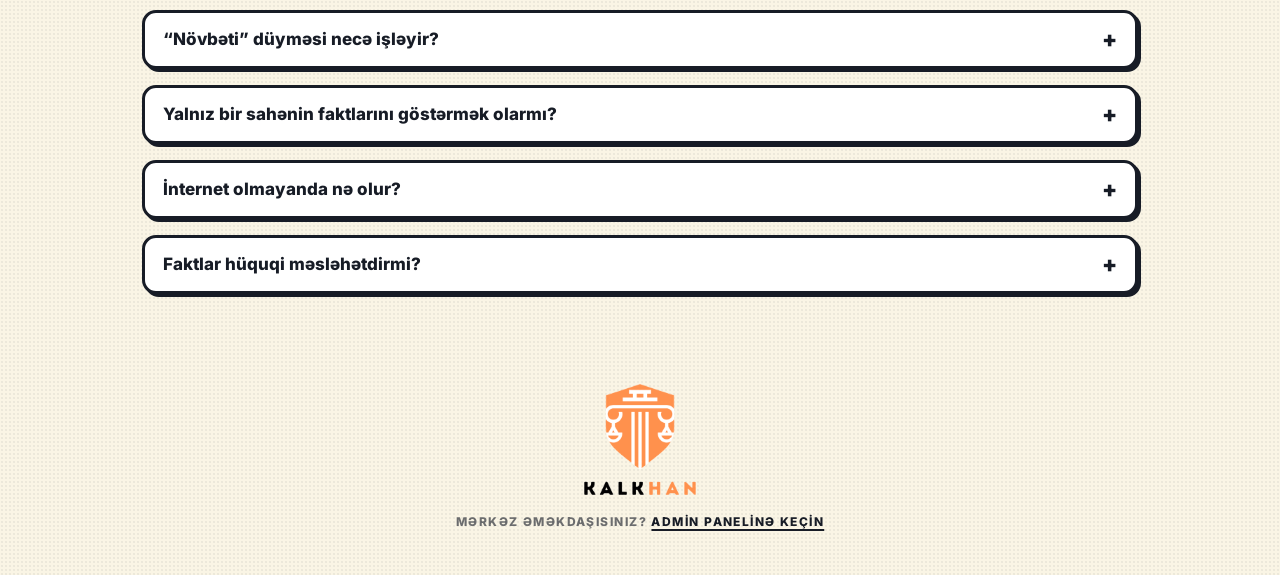
==== commit 44ba85ce: "KalkHan loqosu: widget-in altına, quraşdırma səhifəsinə və admin panelə - widget: kiçik ölçüdə qalxa" ====
--- a/docs/index.html
+++ b/docs/index.html
@@ -7,6 +7,8 @@
 <title>Hüquq faktı widget-i — iPhone üçün quraşdırma</title>
 <meta name="description" content="Telefonun ekranında təsadüfi hüquqi faktlar göstərən iPhone widget-i. Bir dəfə quraşdırın, faktlar avtomatik yenilənsin.">
 <link rel="preload" href="fonts/inter-latin-wght-normal.woff2" as="font" type="font/woff2" crossorigin>
+<link rel="icon" type="image/png" href="logo-mark.png">
+<link rel="apple-touch-icon" href="logo-mark.png">
 <link rel="stylesheet" href="theme.css">
 <style>
   .sprite { position: absolute; width: 0; height: 0; overflow: hidden; }
@@ -15,13 +17,16 @@
   /* ───── yuxarı zolaq ───── */
   .bar { padding: 22px 0 6px; }
   .bar .wrap { display: flex; align-items: center; justify-content: space-between; gap: 14px; }
-  .brand { display: flex; align-items: center; gap: 12px; font-weight: 900; font-size: 20px; letter-spacing: -.01em; }
+  .brand { display: flex; align-items: center; }
+  .brand img { height: 40px; width: auto; display: block; }
   .badge { border: 2px solid var(--ink); border-radius: 8px; background: var(--paper); padding: 3px 9px; font-size: 11px; font-weight: 800; letter-spacing: .1em; text-transform: uppercase; box-shadow: 2px 2px 0 0 var(--ink); }
 
   /* ───── giriş ───── */
   .hero { display: grid; grid-template-columns: minmax(0, 1.05fr) minmax(0, 1fr); gap: 34px; align-items: center; padding: 34px 0 26px; }
   .hero-copy { background: var(--sand); padding: 30px 30px 32px; }
   .hero-copy .nb-tile { margin-bottom: 18px; transform: rotate(-4deg); }
+  .hero-mark { width: 70px; height: 70px; border-radius: 14px; background: var(--paper); }
+  .hero-mark img { height: 48px; width: auto; display: block; }
   h1 { margin: 6px 0 14px; font: 900 clamp(31px, 5vw, 46px)/1.08 var(--sans); letter-spacing: -.025em; }
   .lead { margin: 0; font-size: 17px; font-weight: 500; color: rgba(23, 28, 38, .82); max-width: 40ch; }
 
@@ -36,7 +41,9 @@
   .wbtn:hover { transform: translate(-1px, -1px); }
   .wbtn:active { transform: scale(.94); }
   .wtxt { margin: 12px 0 10px; font: 700 19px/1.34 var(--serif); flex: 1; transition: opacity .18s; }
-  .wsrc { margin: 0; font-size: 12px; font-weight: 700; color: var(--muted); transition: opacity .18s; }
+  .wfoot { display: flex; align-items: center; justify-content: space-between; gap: 12px; }
+  .wfoot img { height: 18px; width: auto; flex: none; }
+  .wsrc { margin: 0; min-width: 0; flex: 1; overflow: hidden; text-overflow: ellipsis; white-space: nowrap; font-size: 12px; font-weight: 700; color: var(--muted); transition: opacity .18s; }
   .demo.swap .wtxt, .demo.swap .wsrc, .demo.swap .chip { opacity: 0; }
   .demo-actions { display: flex; align-items: center; justify-content: space-between; gap: 12px; margin-top: 18px; font-size: 14px; font-weight: 600; color: var(--muted); }
 
@@ -75,6 +82,7 @@
   .faq details p { margin: 0; padding: 0 18px 16px; font-weight: 500; color: rgba(23, 28, 38, .82); }
 
   footer { margin-top: 64px; padding: 26px 0 44px; text-align: center; font-size: 12px; font-weight: 800; letter-spacing: .12em; text-transform: uppercase; color: rgba(23, 28, 38, .62); }
+  footer .foot-logo { display: block; width: 112px; height: auto; margin: 0 auto 18px; }
   footer a { color: var(--ink); text-decoration-thickness: 2px; text-underline-offset: 3px; }
 
   @media (max-width: 820px) {
@@ -96,7 +104,7 @@
 
 <header class="bar">
   <div class="wrap">
-    <div class="brand"><span class="nb-tile" style="width:40px;height:40px;border-radius:10px"><svg aria-hidden="true"><use href="#i-scale"/></svg></span>Hüquq faktı</div>
+    <a class="brand" href="./" aria-label="KalkHan"><img src="logo-lockup.png" alt="KalkHan" width="175" height="40"></a>
     <span class="badge">iPhone widget-i</span>
   </div>
 </header>
@@ -104,7 +112,7 @@
 <main class="wrap">
   <section class="hero">
     <div class="hero-copy nb-card">
-      <span class="nb-tile"><svg aria-hidden="true"><use href="#i-scale"/></svg></span>
+      <span class="nb-tile hero-mark"><img src="logo-mark.png" alt="KalkHan loqosu" width="38" height="48"></span>
       <p class="eyebrow">Hər gün bir az hüquq</p>
       <h1>Telefonunda hər dəfə yeni bir hüquqi fakt.</h1>
       <p class="lead">Faktları mərkəz yazır, widget isə onları təsadüfi sırada göstərir. Bir dəfə quraşdırırsınız, yeni faktlar özü gəlir.</p>
@@ -116,7 +124,7 @@
           <div class="wcard p0" id="demo">
             <div class="whead"><span class="chip" id="dCat">Ümumi hüquq</span><button class="wbtn" id="dNext" type="button">↻ Növbəti</button></div>
             <p class="wtxt" id="dTxt">Fakt yüklənir…</p>
-            <p class="wsrc" id="dSrc"></p>
+            <div class="wfoot"><p class="wsrc" id="dSrc"></p><img src="logo-lockup.png" alt="KalkHan" width="79" height="18"></div>
           </div>
         </div>
       </div>
@@ -191,7 +199,7 @@
 </main>
 
 <footer>
-  <div class="wrap">Mərkəz əməkdaşısınız? <a href="admin.html">Admin panelinə keçin</a></div>
+  <div class="wrap"><img class="foot-logo" src="logo.png" alt="KalkHan" width="112" height="111">Mərkəz əməkdaşısınız? <a href="admin.html">Admin panelinə keçin</a></div>
 </footer>
 
 <script>
